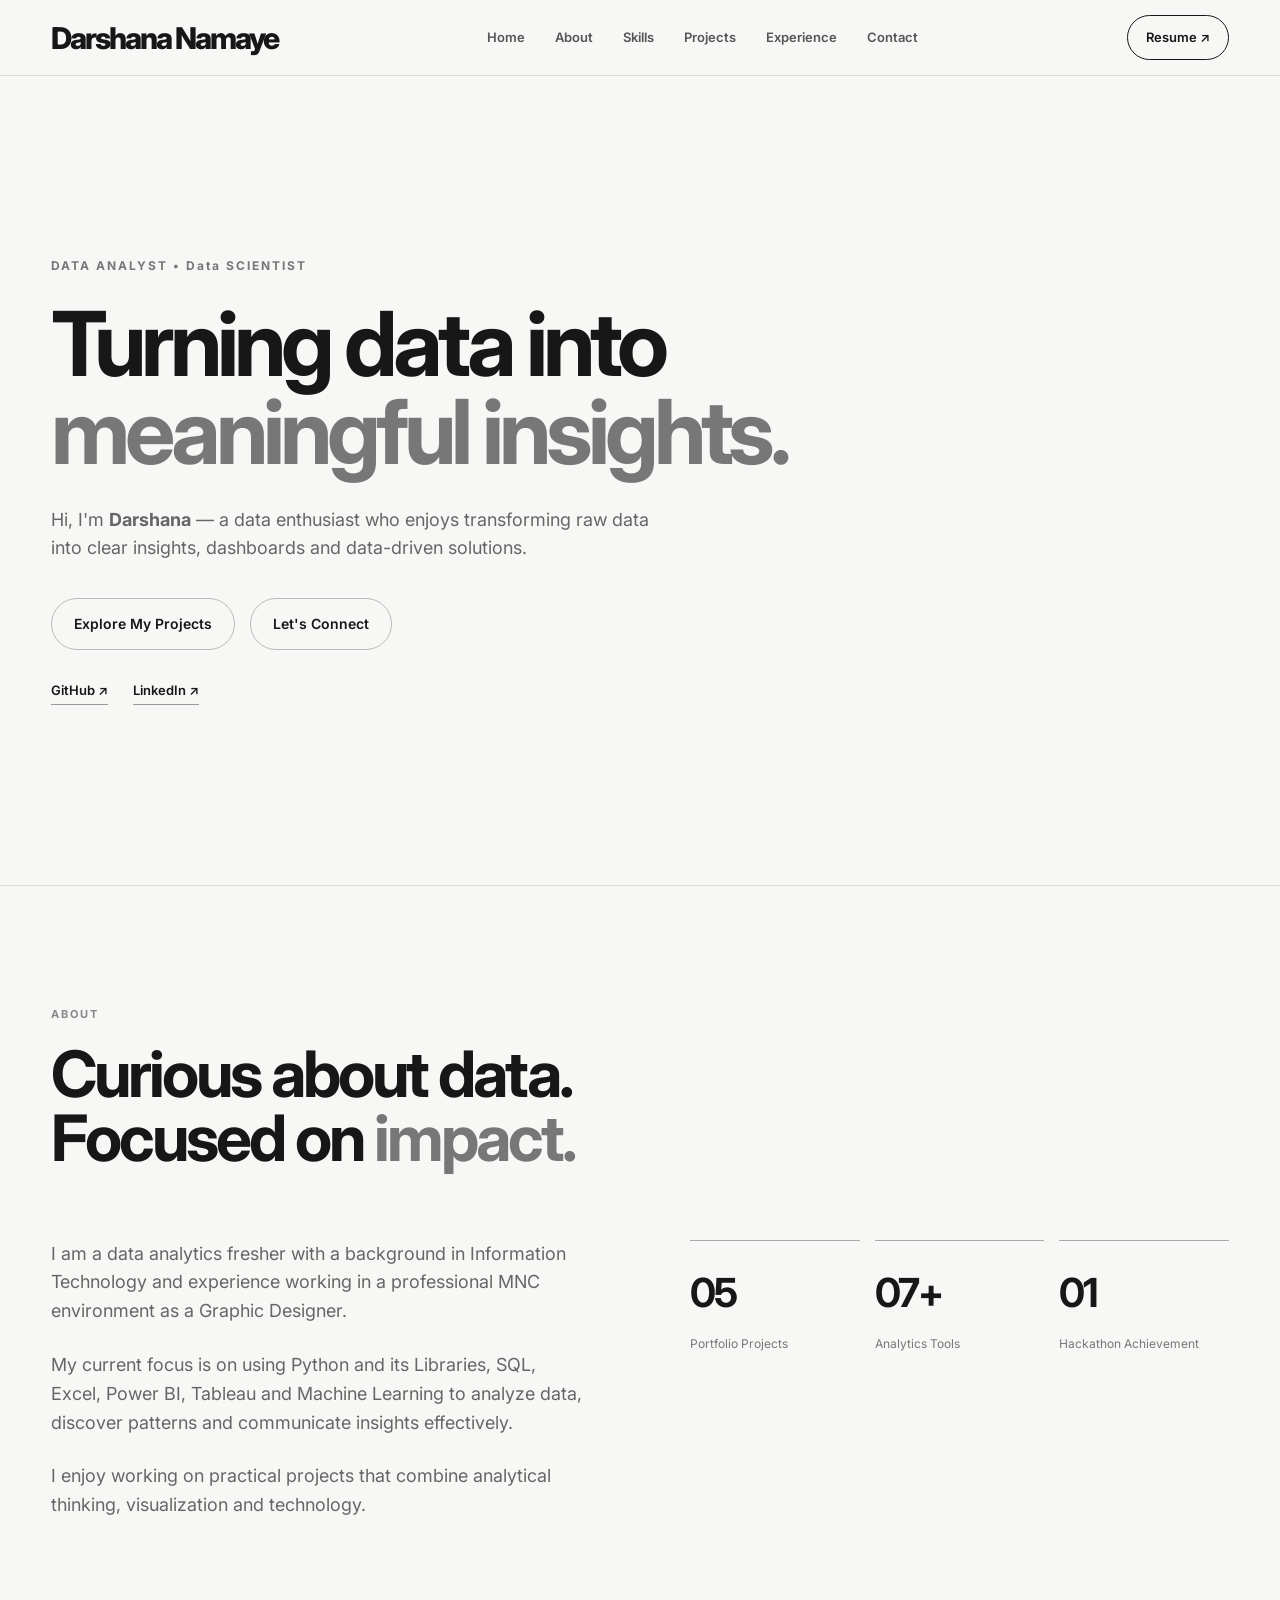
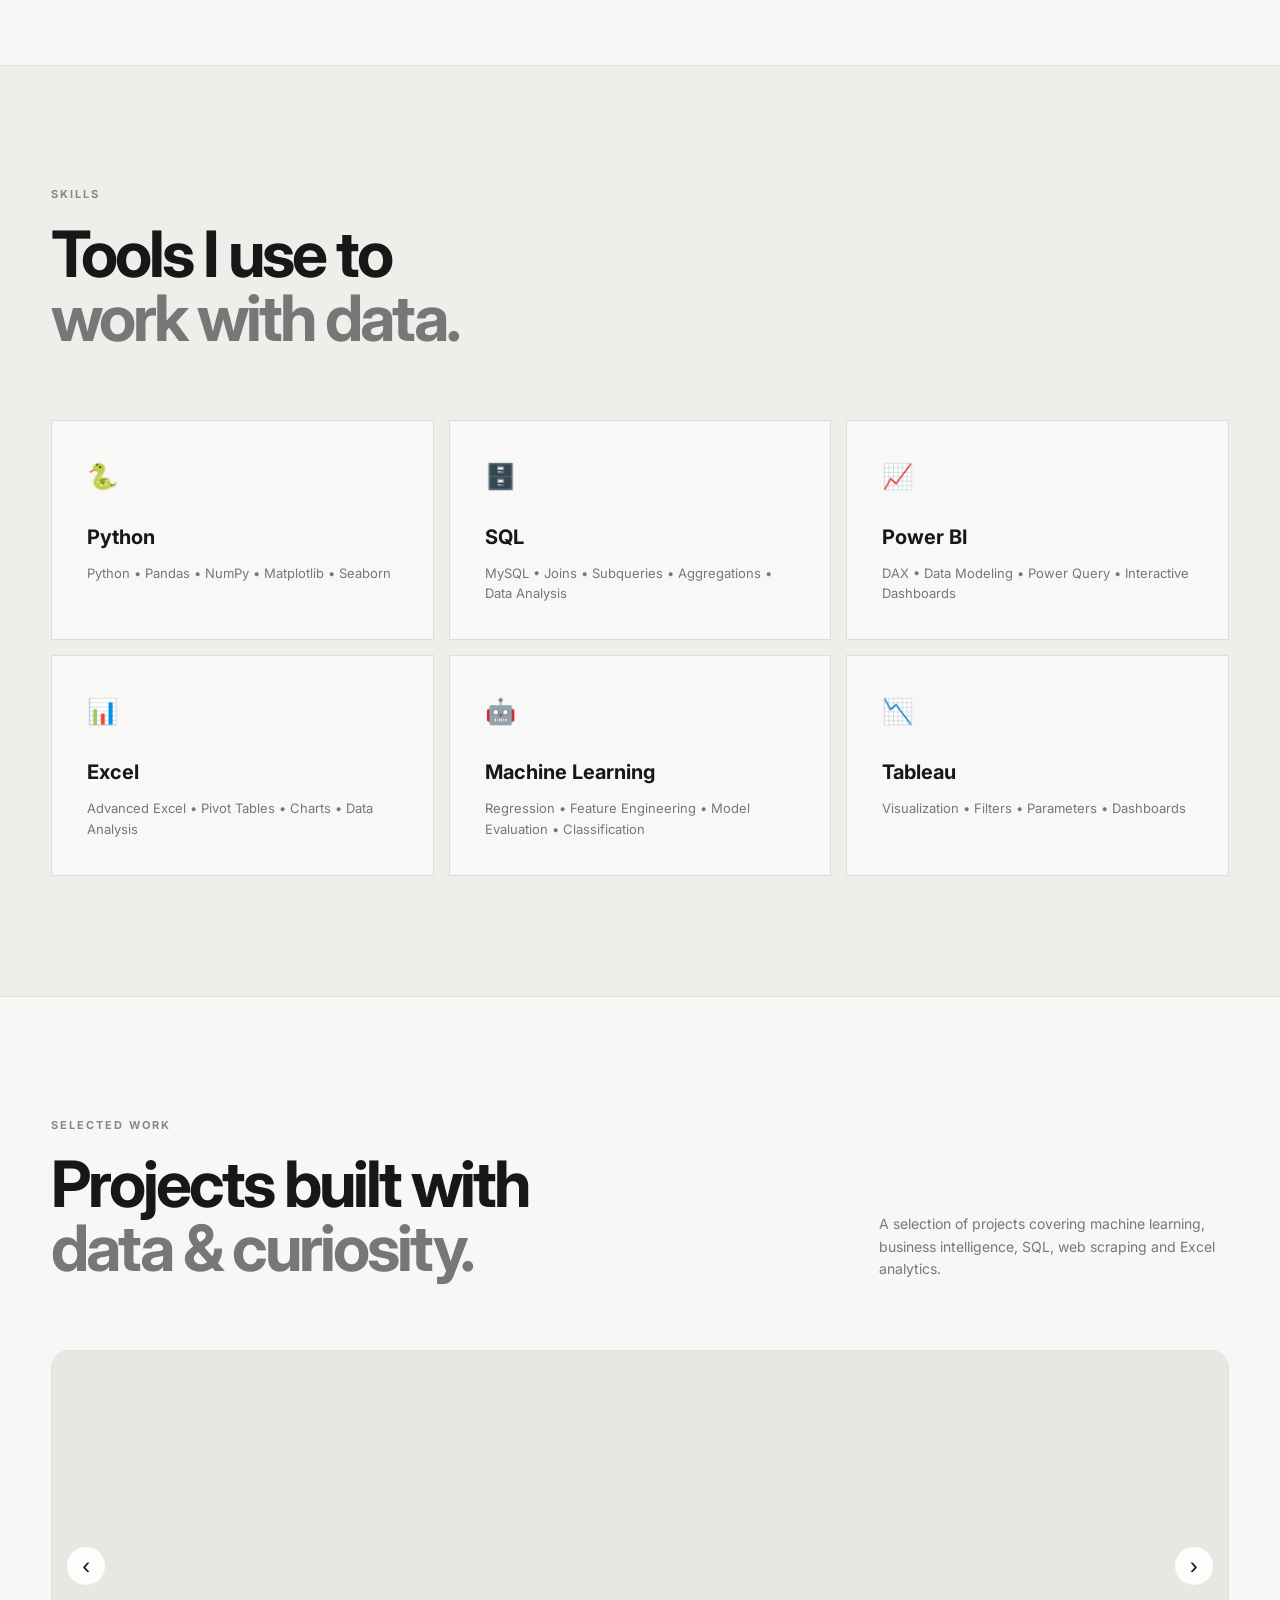
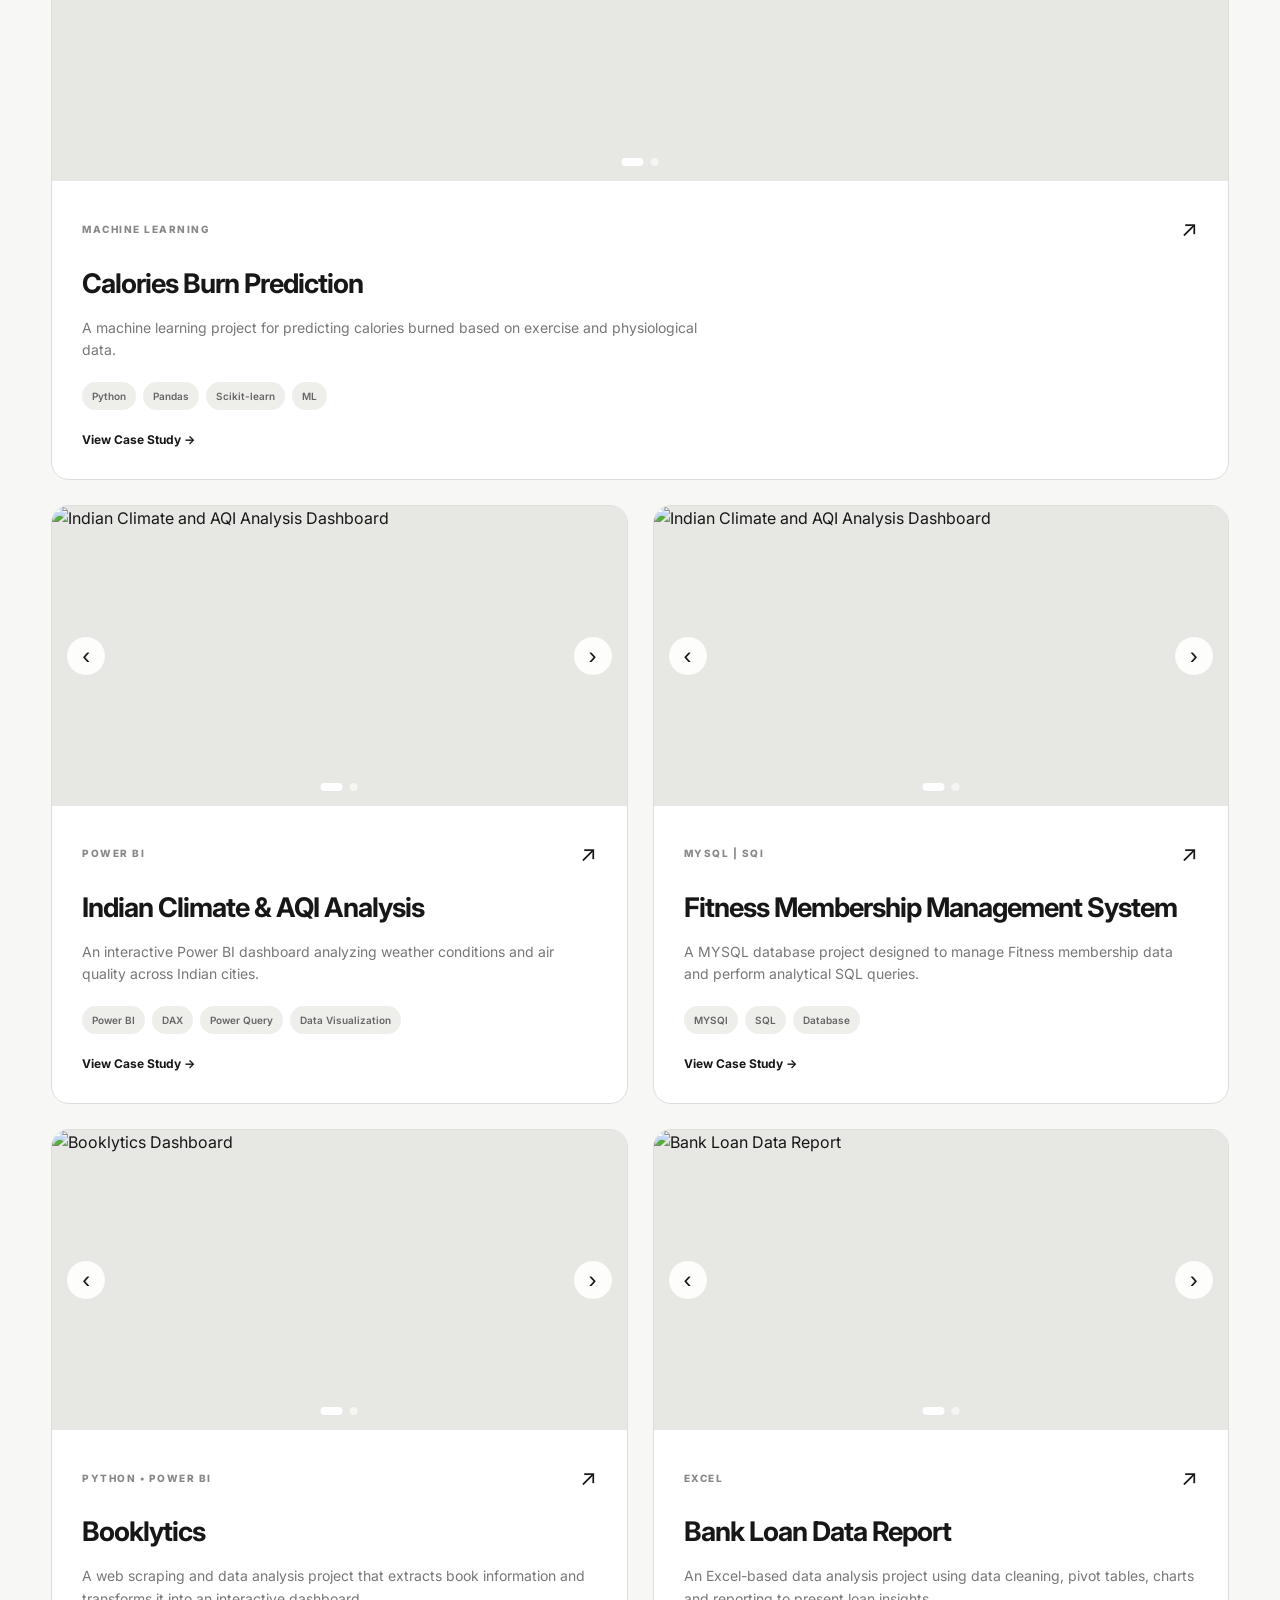
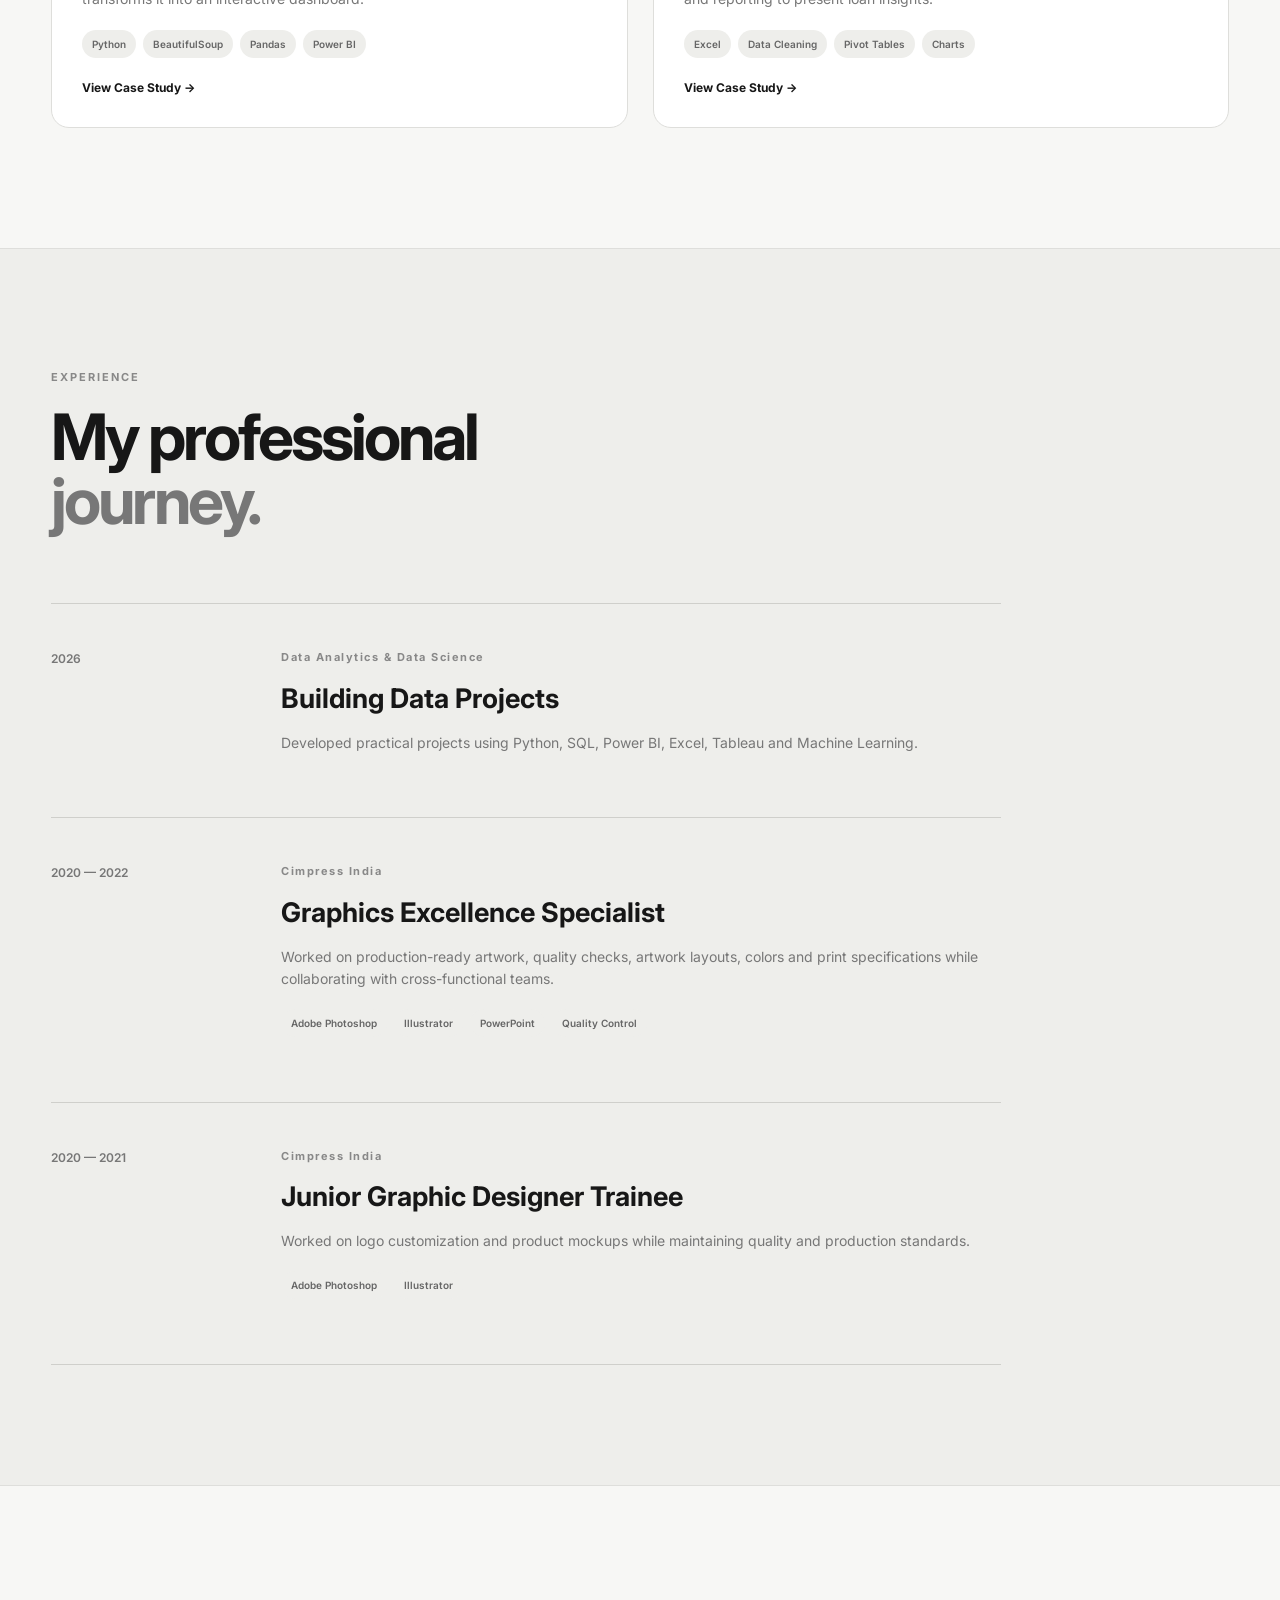
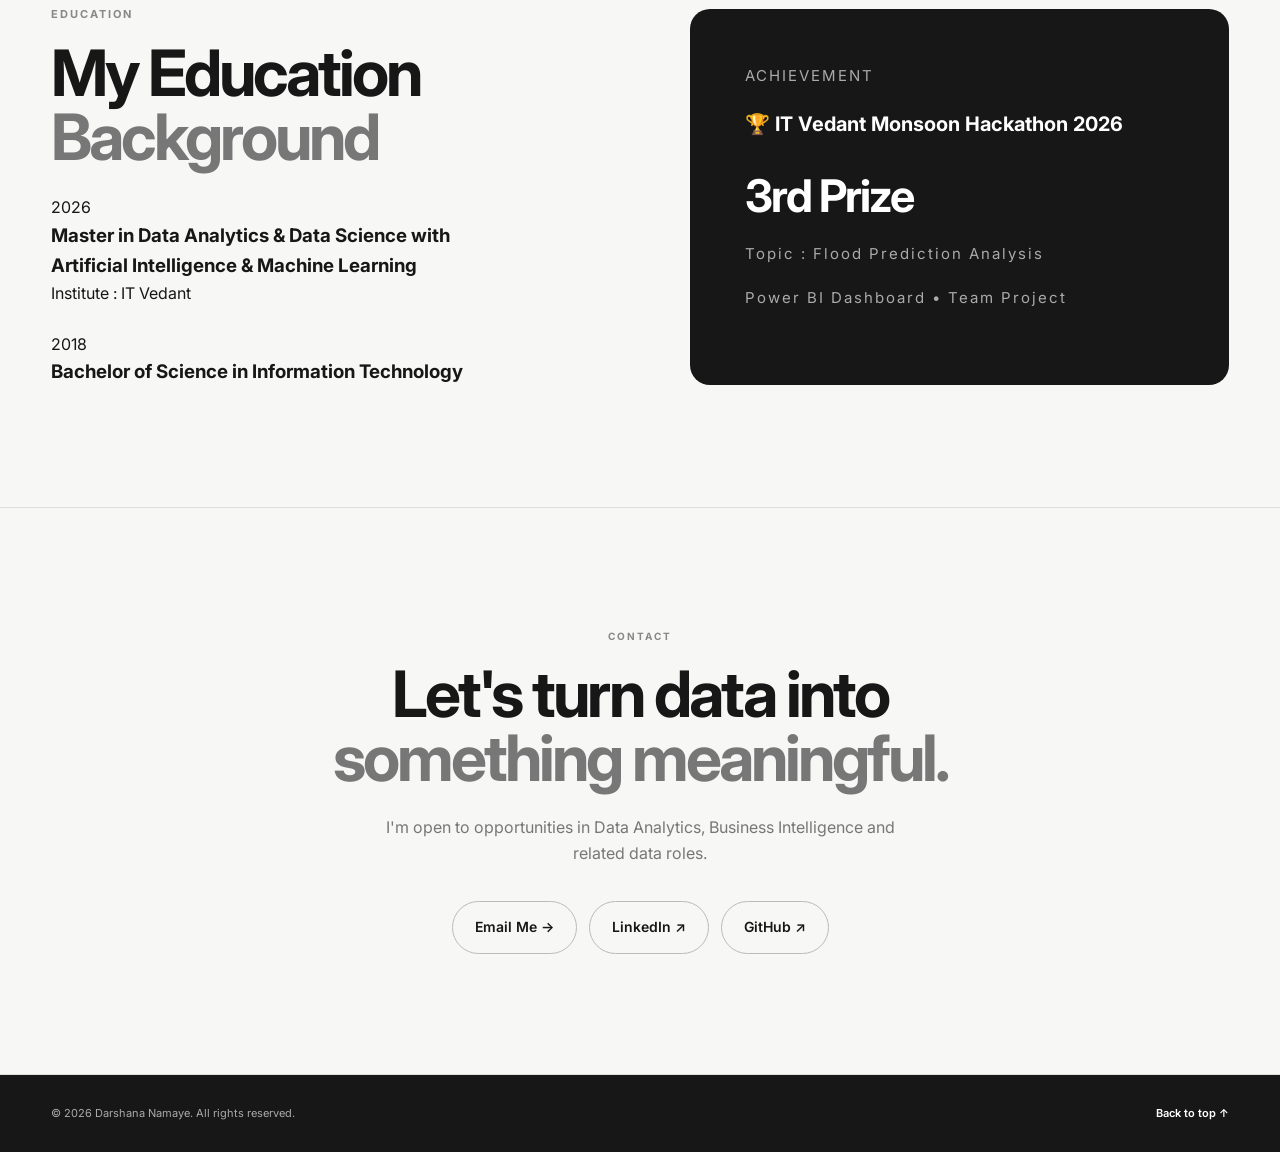
==== index.html @ a07939c3 "Add files via upload" ====
<!DOCTYPE html>
<html lang="en">
<head>
    <meta charset="UTF-8">

    <meta name="viewport" content="width=device-width, initial-scale=1.0">

    <meta name="description"
          content="Darshana - Data Analyst Portfolio | Python, SQL, Power BI, Excel and Machine Learning">

    <title>Darshana | Data Analyst Portfolio</title>

    <link rel="stylesheet" href="style.css">

    <!-- Google Font -->
    <link rel="preconnect" href="https://fonts.googleapis.com">
    <link rel="preconnect" href="https://fonts.gstatic.com" crossorigin>

    <link href="https://fonts.googleapis.com/css2?family=Inter:wght@400;500;600;700;800&display=swap"
          rel="stylesheet">
</head>
<script>
function changeProjectImage(button, direction) {

    const slider = button.closest(".project-image-slider");

    const images = slider.querySelectorAll(".project-slider-image");
    const dots = slider.querySelectorAll(".image-dot");

    let currentIndex = 0;

    images.forEach(function(image, index) {
        if (image.classList.contains("active")) {
            currentIndex = index;
        }
    });

    currentIndex += direction;

    if (currentIndex >= images.length) {
        currentIndex = 0;
    }

    if (currentIndex < 0) {
        currentIndex = images.length - 1;
    }

    images.forEach(function(image) {
        image.classList.remove("active");
    });

    dots.forEach(function(dot) {
        dot.classList.remove("active");
    });

    images[currentIndex].classList.add("active");
    dots[currentIndex].classList.add("active");
}
</script>
<body>

<!-- =========================
     NAVIGATION
========================= -->

<header class="navbar">

    <div class="nav-container">

        <a href="#home" class="logo">
            Darshana Namaye
        </a>

        <nav>
            <a href="#home">Home</a>
            <a href="#about">About</a>
            <a href="#skills">Skills</a>
            <a href="#projects">Projects</a>
            <a href="#experience">Experience</a>
            <a href="#contact">Contact</a>
        </nav>

        <a href="resume.pdf" class="resume-btn" target="_blank">
            Resume ↗
        </a>

    </div>

</header>


<!-- =========================
     HERO SECTION
========================= -->

<section id="home" class="hero">

    <div class="hero-container">

        <div class="hero-text">

            <p class="eyebrow">
                DATA ANALYST • Data SCIENTIST
            </p>

            <h1>
                Turning data into 
                <span>meaningful insights.</span>
            </h1>

            <p class="hero-description">

                Hi, I'm <strong>Darshana</strong> — a data enthusiast who enjoys
                transforming raw data into clear insights, dashboards and
                data-driven solutions.

            </p>

            <div class="hero-buttons">

                <a href="#projects" class="primary-btn">
                    Explore My Projects
                </a>

                <a href="#contact" class="secondary-btn">
                    Let's Connect
                </a>

            </div>

            <div class="hero-links">

                <a href="https://github.com/namayedarshana?tab=repositories"
                   target="_blank">
                    GitHub ↗
                </a>

                <a href="https://www.linkedin.com/in/darshananamaye/"
                   target="_blank">
                    LinkedIn ↗
                </a>

            </div>

        </div>


        

    </div>

</section>


<!-- =========================
     ABOUT SECTION
========================= -->

<section id="about" class="section about">

    <div class="section-container">

        <div class="section-heading">

            <p class="section-number">ABOUT</p>

            <h2>
                Curious about data.<br>
                Focused on <span>impact.</span>
            </h2>

        </div>


        <div class="about-content">

            <div class="about-text">

                <p>
                    I am a data analytics fresher with a background in
                    Information Technology and experience working in a
                    professional MNC environment as a Graphic Designer.
                </p>

                <p>
                    My current focus is on using Python and its Libraries, SQL, Excel, Power BI,
                    Tableau and Machine Learning to analyze data, discover
                    patterns and communicate insights effectively.
                </p>

                <p>
                    I enjoy working on practical projects that combine
                    analytical thinking, visualization and technology.
                </p>

            </div>


            <div class="about-stats">

                <div class="stat-card">
                    <strong>05</strong>
                    <span>Portfolio Projects</span>
                </div>

                <div class="stat-card">
                    <strong>07+</strong>
                    <span>Analytics Tools</span>
                </div>

                <div class="stat-card">
                    <strong>01</strong>
                    <span>Hackathon Achievement</span>
                </div>

            </div>

        </div>

    </div>

</section>


<!-- =========================
     SKILLS
========================= -->

<section id="skills" class="section skills-section">

    <div class="section-container">

        <div class="section-heading">
            <p class="section-number">SKILLS</p>

            <h2>
                Tools I use to<br>
                <span>work with data.</span>
            </h2>

        </div>


        <div class="skills-grid">

            <div class="skill-card">

                <div class="skill-icon">🐍</div>

                <h3>Python</h3>

                <p>
                    Python • Pandas • NumPy • Matplotlib • Seaborn
                </p>

            </div>


            <div class="skill-card">

                <div class="skill-icon">🗄️</div>

                <h3>SQL</h3>

                <p>
                    MySQL • Joins • Subqueries • Aggregations • Data Analysis
                </p>

            </div>


            <div class="skill-card">

                <div class="skill-icon">📈</div>

                <h3>Power BI</h3>

                <p>
                    DAX • Data Modeling • Power Query • Interactive Dashboards
                </p>

            </div>


            <div class="skill-card">

                <div class="skill-icon">📊</div>

                <h3>Excel</h3>

                <p>
                    Advanced Excel • Pivot Tables • Charts • Data Analysis
                </p>

            </div>


            <div class="skill-card">

                <div class="skill-icon">🤖</div>

                <h3>Machine Learning</h3>

                <p>
                    Regression • Feature Engineering • Model Evaluation • Classification
                </p>

            </div>


            <div class="skill-card">

                <div class="skill-icon">📉</div>

                <h3>Tableau</h3>

                <p>
                    Visualization • Filters • Parameters • Dashboards
                </p>

            </div>

        </div>

    </div>

</section>


<!-- =========================
     PROJECTS
========================= -->

<section id="projects" class="section projects-section">

    <div class="section-container">

        <div class="section-heading project-heading">

            <div>

                <p class="section-number">SELECTED WORK</p>

                <h2>
                    Projects built with<br>
                    <span>data & curiosity.</span>
                </h2>

            </div>

            <p class="project-intro">
                A selection of projects covering machine learning,
                business intelligence, SQL, web scraping and Excel analytics.
            </p>

        </div>


        <div class="projects-grid">
            <!--Project 1-->
            <a href="projects/calories-burn.html"
   class="project-card project-featured">

    <div class="project-image">

        <div class="project-image-slider">

            <!--<img src="D:\MY Portfolio\images\calories\homePage.png"
                 alt="Calories Burn Prediction Dashboard"
                 class="project-slider-image active">
        -->
            <img src="images/calories/prediction.png"
                 alt="Calories Burn Prediction Model Output"
                 class="project-slider-image">

            <button type="button"
                    class="image-prev"
                    onclick="event.preventDefault(); event.stopPropagation(); changeProjectImage(this, -1)">
                ‹
            </button>

            <button type="button"
                    class="image-next"
                    onclick="event.preventDefault(); event.stopPropagation(); changeProjectImage(this, 1)">
                ›
            </button>

            <div class="image-dots">
                <span class="image-dot active"></span>
                <span class="image-dot"></span>
            </div>

        </div>

    </div>

    <div class="project-content">

        <div class="project-top">

            <span class="project-category">
                MACHINE LEARNING
            </span>

            <span class="arrow">
                ↗
            </span>

        </div>

        <h3>
            Calories Burn Prediction
        </h3>

        <p>
            A machine learning project for predicting calories
            burned based on exercise and physiological data.
        </p>

        <div class="tags">
            <span>Python</span>
            <span>Pandas</span>
            <span>Scikit-learn</span>
            <span>ML</span>
        </div>

        <div class="case-study">
            View Case Study →
        </div>

    </div>

</a>
  


            <!-- PROJECT 2 -->

<a href="projects/climate-aqi.html" class="project-card">

    <div class="project-image">
        <div class="project-image-slider">

            <img src="images\climate\weather.png"
                 alt="Indian Climate and AQI Analysis Dashboard"
                 class="project-slider-image active">

            <img src="images\climate\AQI.png"
                 alt="Indian Climate and AQI Analysis Dashboard"
                 class="project-slider-image">

            <button type="button"
                    class="image-prev"
                    onclick="event.preventDefault(); event.stopPropagation(); changeProjectImage(this, -1)">
                ‹
            </button>

            <button type="button"
                    class="image-next"
                    onclick="event.preventDefault(); event.stopPropagation(); changeProjectImage(this, 1)">
                ›
            </button>

            <div class="image-dots">

                <span class="image-dot active"
                      onclick="event.preventDefault(); event.stopPropagation(); changeProjectImageTo(this, 0)">
                </span>

                <span class="image-dot"
                      onclick="event.preventDefault(); event.stopPropagation(); changeProjectImageTo(this, 1)">
                </span>

            </div>

        </div>
    </div>

    <div class="project-content">

        <div class="project-top">
            <span class="project-category">POWER BI</span>
            <span class="arrow">↗</span>
        </div>

        <h3>Indian Climate & AQI Analysis</h3>

        <p>
            An interactive Power BI dashboard analyzing weather
            conditions and air quality across Indian cities.
        </p>

        <div class="tags">
            <span>Power BI</span>
            <span>DAX</span>
            <span>Power Query</span>
            <span>Data Visualization</span>
        </div>

        <div class="case-study">
            View Case Study →
        </div>

    </div>

</a>


            <!-- PROJECT 3 -->

            <a href="projects/fitness-membership.html" class="project-card">

    <div class="project-image">
        <div class="project-image-slider">

            <img src="images\fitness\1stpage.png"
                 alt="Indian Climate and AQI Analysis Dashboard"
                 class="project-slider-image active">

            <img src="images\fitness\ER.png"
                 alt="Indian Climate and AQI Analysis Dashboard"
                 class="project-slider-image">

            <button type="button"
                    class="image-prev"
                    onclick="event.preventDefault(); event.stopPropagation(); changeProjectImage(this, -1)">
                ‹
            </button>

            <button type="button"
                    class="image-next"
                    onclick="event.preventDefault(); event.stopPropagation(); changeProjectImage(this, 1)">
                ›
            </button>

            <div class="image-dots">

                <span class="image-dot active"
                      onclick="event.preventDefault(); event.stopPropagation(); changeProjectImageTo(this, 0)">
                </span>

                <span class="image-dot"
                      onclick="event.preventDefault(); event.stopPropagation(); changeProjectImageTo(this, 1)">
                </span>

            </div>

        </div>
    </div>

    <div class="project-content">

        <div class="project-top">
            <span class="project-category">MYSQL | SQl</span>
            <span class="arrow">↗</span>
        </div>

        <h3>Fitness Membership Management System</h3>

        <p>
            A MYSQL database project designed to manage Fitness
            membership data and perform analytical SQL queries.
        </p>

        <div class="tags">
            <span>MYSQl</span>
            <span>SQL</span>
            <span>Database</span>
        </div>

        <div class="case-study">
            View Case Study →
        </div>

    </div>

</a>


            <!-- PROJECT 4 -->

<a href="projects/booklytics.html" class="project-card">

    <div class="project-image">
        <div class="project-image-slider">

            <img src="images\booklytics\homepage.png"
                 alt="Booklytics Dashboard"
                 class="project-slider-image active">

            <img src="images\booklytics\dashboard.png"
                 alt="Booklytics Web Scraping Analysis"
                 class="project-slider-image">

            <button type="button"
                    class="image-prev"
                    onclick="event.preventDefault(); event.stopPropagation(); changeProjectImage(this, -1)">
                ‹
            </button>

            <button type="button"
                    class="image-next"
                    onclick="event.preventDefault(); event.stopPropagation(); changeProjectImage(this, 1)">
                ›
            </button>

            <div class="image-dots">

                <span class="image-dot active"
                      onclick="event.preventDefault(); event.stopPropagation(); changeProjectImageTo(this, 0)">
                </span>

                <span class="image-dot"
                      onclick="event.preventDefault(); event.stopPropagation(); changeProjectImageTo(this, 1)">
                </span>

            </div>

        </div>
    </div>

    <div class="project-content">

        <div class="project-top">
            <span class="project-category">PYTHON • POWER BI</span>
            <span class="arrow">↗</span>
        </div>

        <h3>Booklytics</h3>

        <p>
            A web scraping and data analysis project that extracts
            book information and transforms it into an interactive dashboard.
        </p>

        <div class="tags">
            <span>Python</span>
            <span>BeautifulSoup</span>
            <span>Pandas</span>
            <span>Power BI</span>
        </div>

        <div class="case-study">
            View Case Study →
        </div>

    </div>

</a>


            <!-- PROJECT 5 -->

<a href="projects/bank-loan.html" class="project-card">

    <div class="project-image">
        <div class="project-image-slider">

            <img src="images\bank_loan\dashboard.png"
                 alt="Bank Loan Data Report"
                 class="project-slider-image active">

            <img src="images\bank_loan\data.png"
                 alt="Bank Loan Data Analysis"
                 class="project-slider-image">

            <button type="button"
                    class="image-prev"
                    onclick="event.preventDefault(); event.stopPropagation(); changeProjectImage(this, -1)">
                ‹
            </button>

            <button type="button"
                    class="image-next"
                    onclick="event.preventDefault(); event.stopPropagation(); changeProjectImage(this, 1)">
                ›
            </button>

            <div class="image-dots">

                <span class="image-dot active"
                      onclick="event.preventDefault(); event.stopPropagation(); changeProjectImageTo(this, 0)">
                </span>

                <span class="image-dot"
                      onclick="event.preventDefault(); event.stopPropagation(); changeProjectImageTo(this, 1)">
                </span>

            </div>

        </div>
    </div>

    <div class="project-content">

        <div class="project-top">
            <span class="project-category">EXCEL</span>
            <span class="arrow">↗</span>
        </div>

        <h3>Bank Loan Data Report</h3>

        <p>
            An Excel-based data analysis project using data cleaning,
            pivot tables, charts and reporting to present loan insights.
        </p>

        <div class="tags">
            <span>Excel</span>
            <span>Data Cleaning</span>
            <span>Pivot Tables</span>
            <span>Charts</span>
        </div>

        <div class="case-study">
            View Case Study →
        </div>

    </div>

</a>
</div>
</div>
</section>


<!-- =========================
     EXPERIENCE
========================= -->


<section id="experience" class="section experience-section">

    <div class="section-container">

        <div class="section-heading">

            <p class="section-number">EXPERIENCE</p>

            <h2>
                My professional<br>
                <span>journey.</span>
            </h2>

        </div>


        <div class="timeline">


            <!-- 2026 -->

            <div class="timeline-item">

                <div class="timeline-date">
                    2026
                </div>

                <div class="timeline-content">

                    <p class="timeline-company">
                        Data Analytics & Data Science
                    </p>

                    <h3>
                        Building Data Projects
                    </h3>

                    <p>
                        Developed practical projects using Python, SQL,
                        Power BI, Excel, Tableau and Machine Learning.
                    </p>

                </div>

            </div>


            <!-- 2020 — 2022 -->

            <div class="timeline-item">

                <div class="timeline-date">
                    2020 — 2022
                </div>

                <div class="timeline-content">

                    <p class="timeline-company">
                        Cimpress India
                    </p>

                    <h3>
                        Graphics Excellence Specialist
                    </h3>

                    <p>
                        Worked on production-ready artwork, quality checks,
                        artwork layouts, colors and print specifications
                        while collaborating with cross-functional teams.
                    </p>

                    <div class="tags">
                        <span>Adobe Photoshop</span>
                        <span>Illustrator</span>
                        <span>PowerPoint</span>
                        <span>Quality Control</span>
                    </div>

                </div>

            </div>


            <!-- 2020 — 2021 -->

            <div class="timeline-item">

                <div class="timeline-date">
                    2020 — 2021
                </div>

                <div class="timeline-content">

                    <p class="timeline-company">
                        Cimpress India
                    </p>

                    <h3>
                        Junior Graphic Designer Trainee
                    </h3>

                    <p>
                        Worked on logo customization and product mockups
                        while maintaining quality and production standards.
                    </p>
                    <div class="tags">
                        <span>Adobe Photoshop</span>
                        <span>Illustrator</span>
                    </div>

                </div>

            </div>


        </div>

    </div>

</section>




<!-- =========================
     EDUCATION / ACHIEVEMENT
========================= -->


<section class="section achievement-section">

    <div class="section-container">

        <div class="achievement-grid">

            <!-- EDUCATION -->
            <div class="education-area">
                <p class="section-number">EDUCATION</p>

               

                <h2>
                    My Education<br>
                    <span>Background</span>
                </h2>

                <div class="education-item">
                    
                    <span class="education-year"><br>2026</span>

                    <div>
                        <h3>Master in Data Analytics & Data Science with<br>Artificial Intelligence & Machine Learning</h3>
                        <p>Institute : IT Vedant</p>
                    </div>
                </div>

                <div class="education-item">
                    <span class="education-year"><br>2018</span>

                    <div>
                        <h3>Bachelor of Science in Information Technology</h3>
                        
                    </div>
                </div>

            </div>


            <!-- ACHIEVEMENT -->
          
<div class="achievement-box">

    <p>ACHIEVEMENT</p>

    <h3>🏆 IT Vedant Monsoon Hackathon 2026</h3>

    <strong>3rd Prize</strong>

    <p class="achievement-project">
        Topic : Flood Prediction Analysis
    </p>

    <p class="achievement-role">
        Power BI Dashboard • Team Project
    </p>

</div>



        </div>

    </div>

</section>







<!-- =========================
     CONTACT
========================= -->

<section id="contact" class="section contact-section">

    <div class="section-container">

        <p class="section-number">
            CONTACT
        </p>

        <h2>
            Let's turn data into<br>
            <span>something meaningful.</span>
        </h2>

        <p class="contact-description">

            I'm open to opportunities in Data Analytics, Business Intelligence
            and related data roles.

        </p>


        <div class="contact-buttons">

           <a href="https://mail.google.com/mail/?view=cm&fs=1&to=darshananamaye2@gmail.com"
   class="primary-btn"
   target="_blank">
    Email Me →
</a>

            <a href="https://www.linkedin.com/in/darshananamaye/"
               target="_blank"
               class="secondary-btn">
                LinkedIn ↗
            </a>

            <a href="https://github.com/namayedarshana?tab=repositories"
               target="_blank"
               class="secondary-btn">
                GitHub ↗
            </a>

        </div>

    </div>

</section>


<!-- =========================
     FOOTER
========================= -->

<footer>

    <div class="footer-container">

        <p>
            © 2026 Darshana Namaye. All rights reserved.
        </p>

        <div>

            <a href="#home">
                Back to top ↑
            </a>

        </div>

    </div>

</footer>


</body>
</html>
---- style.css ----
/* =========================================
   GLOBAL
========================================= */

* {
    margin: 0;
    padding: 0;
    box-sizing: border-box;
}

html {
    scroll-behavior: smooth;
}

body {
    font-family: "Inter", sans-serif;
    background: #f7f7f5;
    color: #171717;
    line-height: 1.6;
}

a {
    text-decoration: none;
    color: inherit;
}

img {
    max-width: 100%;
    display: block;
}


/* =========================================
   NAVBAR
========================================= */

.navbar {
    position: sticky;
    top: 0;
    z-index: 1000;

    background: rgba(247, 247, 245, 0.92);

    backdrop-filter: blur(12px);

    border-bottom: 1px solid #dededb;
}

.nav-container {
    width: min(1200px, 92%);
    margin: auto;

    height: 75px;

    display: flex;
    align-items: center;
    justify-content: space-between;
}

.logo {
    font-size: 30px;
    font-weight: 800;
    letter-spacing: -2px;
}

.logo span {
    color: #777;
}

nav {
    display: flex;
    gap: 30px;
}

nav a {
    font-size: 13px;
    font-weight: 600;
    color: #555;

    transition: 0.25s;
}

nav a:hover {
    color: #111;
}

.resume-btn {
    padding: 11px 18px;

    border: 1px solid #171717;
    border-radius: 30px;

    font-size: 13px;
    font-weight: 600;

    transition: 0.25s;
}

.resume-btn:hover {
    background: #171717;
    color: white;
}



/* =========================================
   HERO
========================================= */

.hero {
    min-height: 90vh;

    display: flex;
    align-items: center;

    border-bottom: 1px solid #dededb;
}

.hero-container {
    width: min(1200px, 92%);
    margin: auto;

    display: block;
}
.hero-text {
    max-width : 950px;
}

.eyebrow {
    font-size: 12px;
    font-weight: 700;

    letter-spacing: 2px;

    color: #777;

    margin-bottom: 25px;
}

.hero h1 {
    font-size: clamp(50px, 7vw, 90px);

    line-height: 0.98;

    letter-spacing: -5px;

    max-width: 800px;

    margin-bottom: 30px;
}

.hero h1 span {
    color: #777;
}

.hero-description {
    max-width: 600px;

    font-size: 18px;

    color: #666;

    margin-bottom: 35px;
}

.hero-buttons {
    display: flex;

    gap: 15px;

    flex-wrap: wrap;
}

.primary-btn,
.secondary-btn {
    display: inline-flex;

    align-items: center;
    justify-content: center;

    padding: 14px 22px;

    border-radius: 30px;

    font-size: 14px;
    font-weight: 600;

    transition: 0.25s;
}

.primary-btn {
    border: 1px solid #bbb;
}

.primary-btn:hover {
    background: #171717;
    color: white;
    border-color: #171717;
}

.secondary-btn {
    border: 1px solid #bbb;
}

.secondary-btn:hover {
    background: #171717;
    color: white;
    border-color: #171717;
}

.hero-links {
    margin-top: 30px;

    display: flex;

    gap: 25px;
}

.hero-links a {
    font-size: 13px;
    font-weight: 600;

    border-bottom: 1px solid #999;

    padding-bottom: 3px;
}




/* =========================================
   GENERAL SECTIONS
========================================= */

.section {
    padding: 120px 0;

    border-bottom: 1px solid #dededb;
}

.section-container {
    width: min(1200px, 92%);
    margin: auto;
}

.section-heading {
    margin-bottom: 70px;
}

.section-number {
    font-size: 11px;

    font-weight: 700;

    letter-spacing: 2px;

    color: #888;

    margin-bottom: 18px;
}

.section-heading h2,
.contact-section h2,
.achievement-grid h2 {
    font-size: clamp(40px, 5vw, 65px);

    line-height: 1;

    letter-spacing: -3px;
}

.section-heading h2 span,
.contact-section h2 span,
.achievement-grid h2 span {
    color: #777;
}


/* =========================================
   ABOUT
========================================= */

.about-content {
    display: grid;

    grid-template-columns: 1fr 1fr;

    gap: 100px;
}

.about-text {
    font-size: 18px;

    color: #666;
}

.about-text p {
    margin-bottom: 25px;
}

.about-stats {
    display: grid;

    grid-template-columns: repeat(3, 1fr);

    gap: 15px;

    align-items: start;
}

.stat-card {
    border-top: 1px solid #aaa;

    padding-top: 20px;
}

.stat-card strong {
    display: block;

    font-size: 40px;

    letter-spacing: -2px;

    margin-bottom: 5px;
}

.stat-card span {
    font-size: 12px;

    color: #777;
}


/* =========================================
   SKILLS
========================================= */

.skills-section {
    background: #eeeeeb;
}

.skills-grid {
    display: grid;

    grid-template-columns: repeat(3, 1fr);

    gap: 15px;
}

.skill-card {
    background: #f8f8f6;

    padding: 35px;

    border: 1px solid #ddd;

    min-height: 210px;

    transition: 0.3s;
}

.skill-card:hover {
    transform: translateY(-5px);

    border-color: #999;
}

.skill-icon {
    font-size: 25px;

    margin-bottom: 25px;
}

.skill-card h3 {
    font-size: 20px;

    margin-bottom: 10px;
}

.skill-card p {
    color: #777;

    font-size: 13px;
}


/* =========================================
   PROJECTS
========================================= */

.project-heading {
    display: flex;

    justify-content: space-between;

    align-items: end;

    gap: 50px;
}

.project-intro {
    max-width: 350px;

    color: #777;

    font-size: 14px;
}

.projects-grid {
    display: grid;

    grid-template-columns: repeat(2, 1fr);

    gap: 25px;
}

.project-card {
    background: white;

    border: 1px solid #dededb;

    border-radius: 18px;

    overflow: hidden;

    transition: 0.3s;

    display: block;
}

.project-card:hover {
    transform: translateY(-7px);

    box-shadow: 0 20px 50px rgba(0,0,0,0.08);
}

.project-featured {
    grid-column: span 2;
}

.project-image {
    position: relative;

    height: 300px;

    background: #e7e7e4;

    overflow: hidden;
}

.project-featured .project-image {
    height: 430px;
}

.project-image img {
    width: 100%;
    height: 100%;

    object-fit: cover;

    transition: 0.5s;
}

.project-card:hover .project-image img {
    transform: scale(1.03);
}

.project-number {
    position: absolute;

    top: 20px;
    left: 20px;

    background: rgba(255,255,255,0.9);

    padding: 8px 12px;

    border-radius: 20px;

    font-size: 11px;

    font-weight: 700;
}

.project-content {
    padding: 30px;
}

.project-top {
    display: flex;

    justify-content: space-between;

    align-items: center;

    margin-bottom: 15px;
}

.project-category {
    font-size: 10px;

    font-weight: 800;

    letter-spacing: 1.5px;

    color: #888;
}

.arrow {
    font-size: 22px;
}

.project-content h3 {
    font-size: 27px;

    letter-spacing: -1px;

    margin-bottom: 12px;
}

.project-content p {
    font-size: 14px;

    color: #777;

    max-width: 650px;

    margin-bottom: 20px;
}

.tags {
    display: flex;

    flex-wrap: wrap;

    gap: 7px;

    margin-bottom: 20px;
}

.tags span {
    padding: 6px 10px;

    background: #eeeeeb;

    border-radius: 20px;

    font-size: 10px;

    font-weight: 600;

    color: #666;
}

.case-study {
    font-size: 12px;

    font-weight: 700;
}


/* =========================================
   EXPERIENCE
========================================= */

.experience-section {
    background: #eeeeeb;
}

.timeline {
    max-width: 950px;
}

.timeline-item {
    display: grid;

    grid-template-columns: 180px 1fr;

    gap: 50px;

    padding: 45px 0;

    border-top: 1px solid #cfcfcb;
}

.timeline-item:last-child {
    border-bottom: 1px solid #cfcfcb;
}

.timeline-date {
    font-size: 12px;

    color: #777;

    font-weight: 600;
}

.timeline-company {
    font-size: 11px;

    letter-spacing: 1.5px;

    font-weight: 700;

    color: #888;

    margin-bottom: 10px;
}

.timeline-content h3 {
    font-size: 27px;

    margin-bottom: 12px;
}

.timeline-content > p:not(.timeline-company) {
    color: #777;

    font-size: 14px;

    max-width: 700px;

    margin-bottom: 18px;
}


/* =========================================
   ACHIEVEMENT
========================================= */

.achievement-grid {
    display: grid;

    grid-template-columns: 1fr 1fr;

    gap: 100px;

    align-items: center;
}

.achievement-text {
    margin-top: 30px;

    color: #777;

    font-size: 16px;
}

.achievement-box {
    background: #171717;

    color: white;

    padding: 55px;

    border-radius: 20px;
}

.achievement-box p {
    font-size: 15px;

    letter-spacing: 2px;

    color: #aaa;

    margin-bottom: 20px;
}

.achievement-box h3 {
    font-size: 20px;

    margin-bottom: 20px;
}

.achievement-box strong {
    display: block;

    font-size: 45px;

    letter-spacing: -2px;

    margin-bottom: 10px;
}

.achievement-box span {
    color: #aaa;

    font-size: 13px;
}



/* =========================================
   CONTACT
========================================= */

.contact-section {
    text-align: center;
}

.contact-section .section-number {
    text-align: center;
    font-size: 10px;
}

.contact-section h2 {
    margin-bottom: 25px;
}

.contact-description {
    max-width: 550px;

    margin: auto;

    color: #777;

    font-size: 16px;
}

.contact-buttons {
    margin-top: 35px;

    display: flex;

    justify-content: center;

    gap: 12px;

    flex-wrap: wrap;
}


/* =========================================
   FOOTER
========================================= */

footer {
    padding: 30px 0;

    background: #171717;

    color: #aaa;
}

.footer-container {
    width: min(1200px, 92%);
    margin: auto;

    display: flex;

    justify-content: space-between;

    align-items: center;

    font-size: 11px;
}

.footer-container a {
    color: white;

    font-weight: 600;
}


/* =========================================
   RESPONSIVE TABLET
========================================= */

@media (max-width: 900px) {

    nav {
        display: none;
    }

    .hero-container {
        grid-template-columns: 1fr;

        padding: 70px 0;
    }

    .hero-image {
        margin: 30px auto 0;
    }

    .about-content {
        grid-template-columns: 1fr;

        gap: 50px;
    }

    .skills-grid {
        grid-template-columns: repeat(2, 1fr);
    }

    .project-heading {
        display: block;
    }

    .project-intro {
        margin-top: 25px;
    }

    .achievement-grid {
        grid-template-columns: 1fr;

        gap: 50px;
    }

}


/* =========================================
   RESPONSIVE MOBILE
========================================= */

@media (max-width: 600px) {

    .nav-container {
        height: 65px;
    }

    .resume-btn {
        padding: 9px 13px;
    }

    .hero {
        min-height: auto;
    }

    .hero-container {
        padding: 70px 0;
    }

    .hero h1 {
        font-size: 52px;

        letter-spacing: -3px;
    }

    .hero-description {
        font-size: 16px;
    }

    .hero-image {
        width: 85%;
    }

    .section {
        padding: 80px 0;
    }

    .section-heading {
        margin-bottom: 45px;
    }

    .section-heading h2,
    .contact-section h2,
    .achievement-grid h2 {
        font-size: 42px;

        letter-spacing: -2px;
    }

    .about-stats {
        grid-template-columns: 1fr;

        gap: 25px;
    }

    .skills-grid {
        grid-template-columns: 1fr;
    }

    .projects-grid {
        grid-template-columns: 1fr;
    }

    .project-featured {
        grid-column: span 1;
    }

    .project-image,
    .project-featured .project-image {
        height: 240px;
    }

    .project-content {
        padding: 23px;
    }

    .project-content h3 {
        font-size: 23px;
    }

    .timeline-item {
        grid-template-columns: 1fr;

        gap: 15px;
    }

    .achievement-box {
        padding: 35px;
    }

    .achievement-box strong {
        font-size: 38px;
    }

    .footer-container {
        flex-direction: column;

        gap: 15px;

        text-align: center;
    }

}

/* =========================================
   PROJECT IMAGE SLIDER
========================================= */

.project-image-slider {
    position: relative;
    height: 300px;
    background: #e7e7e4;
    overflow: hidden;
}

.project-slider-image {
    width: 100%;
    height: 100%;
    object-fit: cover;
    display: none;
}

.project-slider-image.active {
    display: block;
}

/* Previous / Next buttons */

.image-prev,
.image-next {
    position: absolute;
    top: 50%;
    transform: translateY(-50%);
    width: 38px;
    height: 38px;
    border: none;
    border-radius: 50%;
    background: rgba(255, 255, 255, 0.9);
    color: #171717;
    font-size: 24px;
    cursor: pointer;
    display: flex;
    align-items: center;
    justify-content: center;
    transition: 0.25s;
}

.image-prev {
    left: 15px;
}

.image-next {
    right: 15px;
}

.image-prev:hover,
.image-next:hover {
    background: #171717;
    color: white;
}

/* Dots */

.image-dots {
    position: absolute;
    bottom: 15px;
    left: 50%;
    transform: translateX(-50%);
    display: flex;
    gap: 7px;
}

.image-dot {
    width: 8px;
    height: 8px;
    border-radius: 50%;
    background: white;
    opacity: 0.6;
    cursor: pointer;
}

.image-dot.active {
    width: 22px;
    border-radius: 10px;
    opacity: 1;
}

/* Mobile */

@media (max-width: 600px) {
    .project-image-slider {
        height: 240px;
    }

    .image-prev,
    .image-next {
        width: 34px;
        height: 34px;
        font-size: 20px;
    }
}

/* =========================
   PROJECT IMAGE FIX
========================= */

.project-image {
    position: relative;
    width: 100%;
    height: 300px;
    overflow: hidden;
}

.project-featured .project-image {
    height: 430px !important;
}

.project-image-slider {
    position: relative;
    width: 100%;
    height: 100%;
    overflow: hidden;
}

.project-slider-image {
    width: 100%;
    height: 100%;
    object-fit: contain;
    display: none;
    background: #e7e7e4;
}

.project-slider-image.active {
    display: block;
}
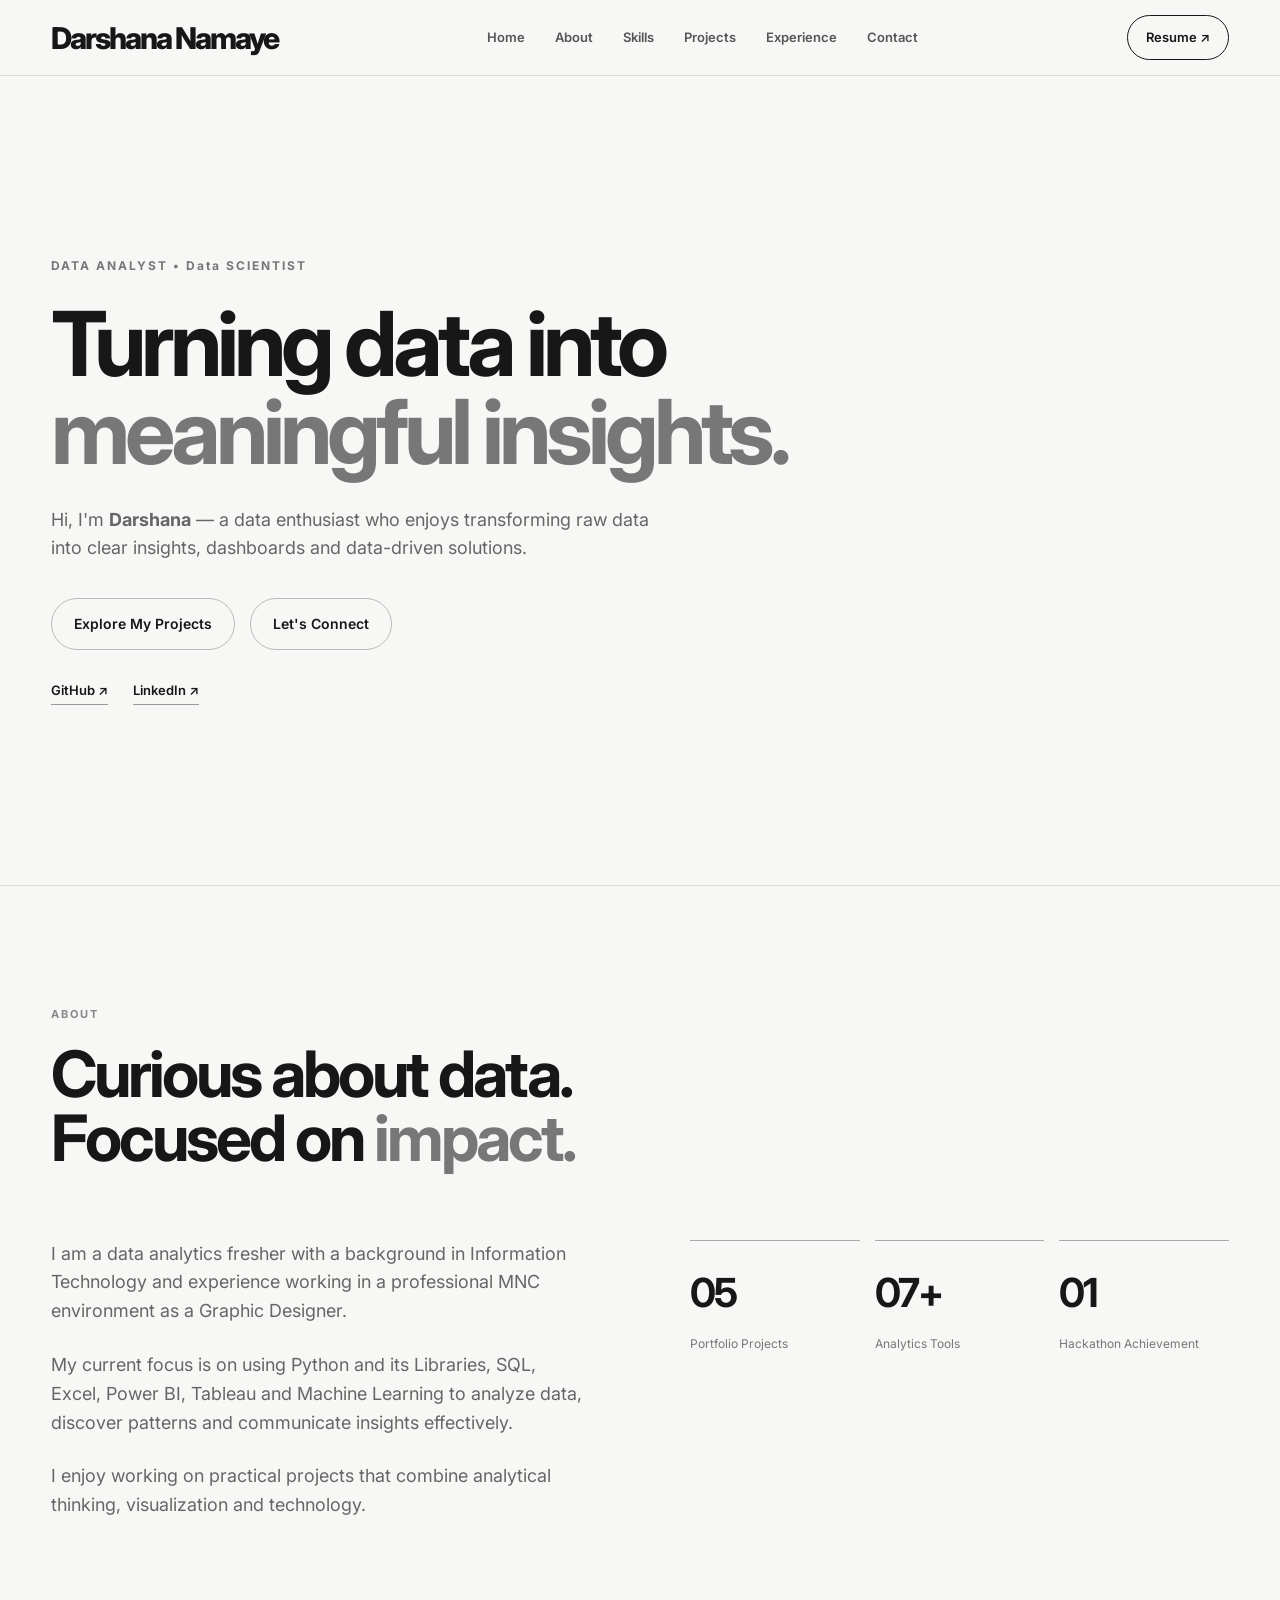
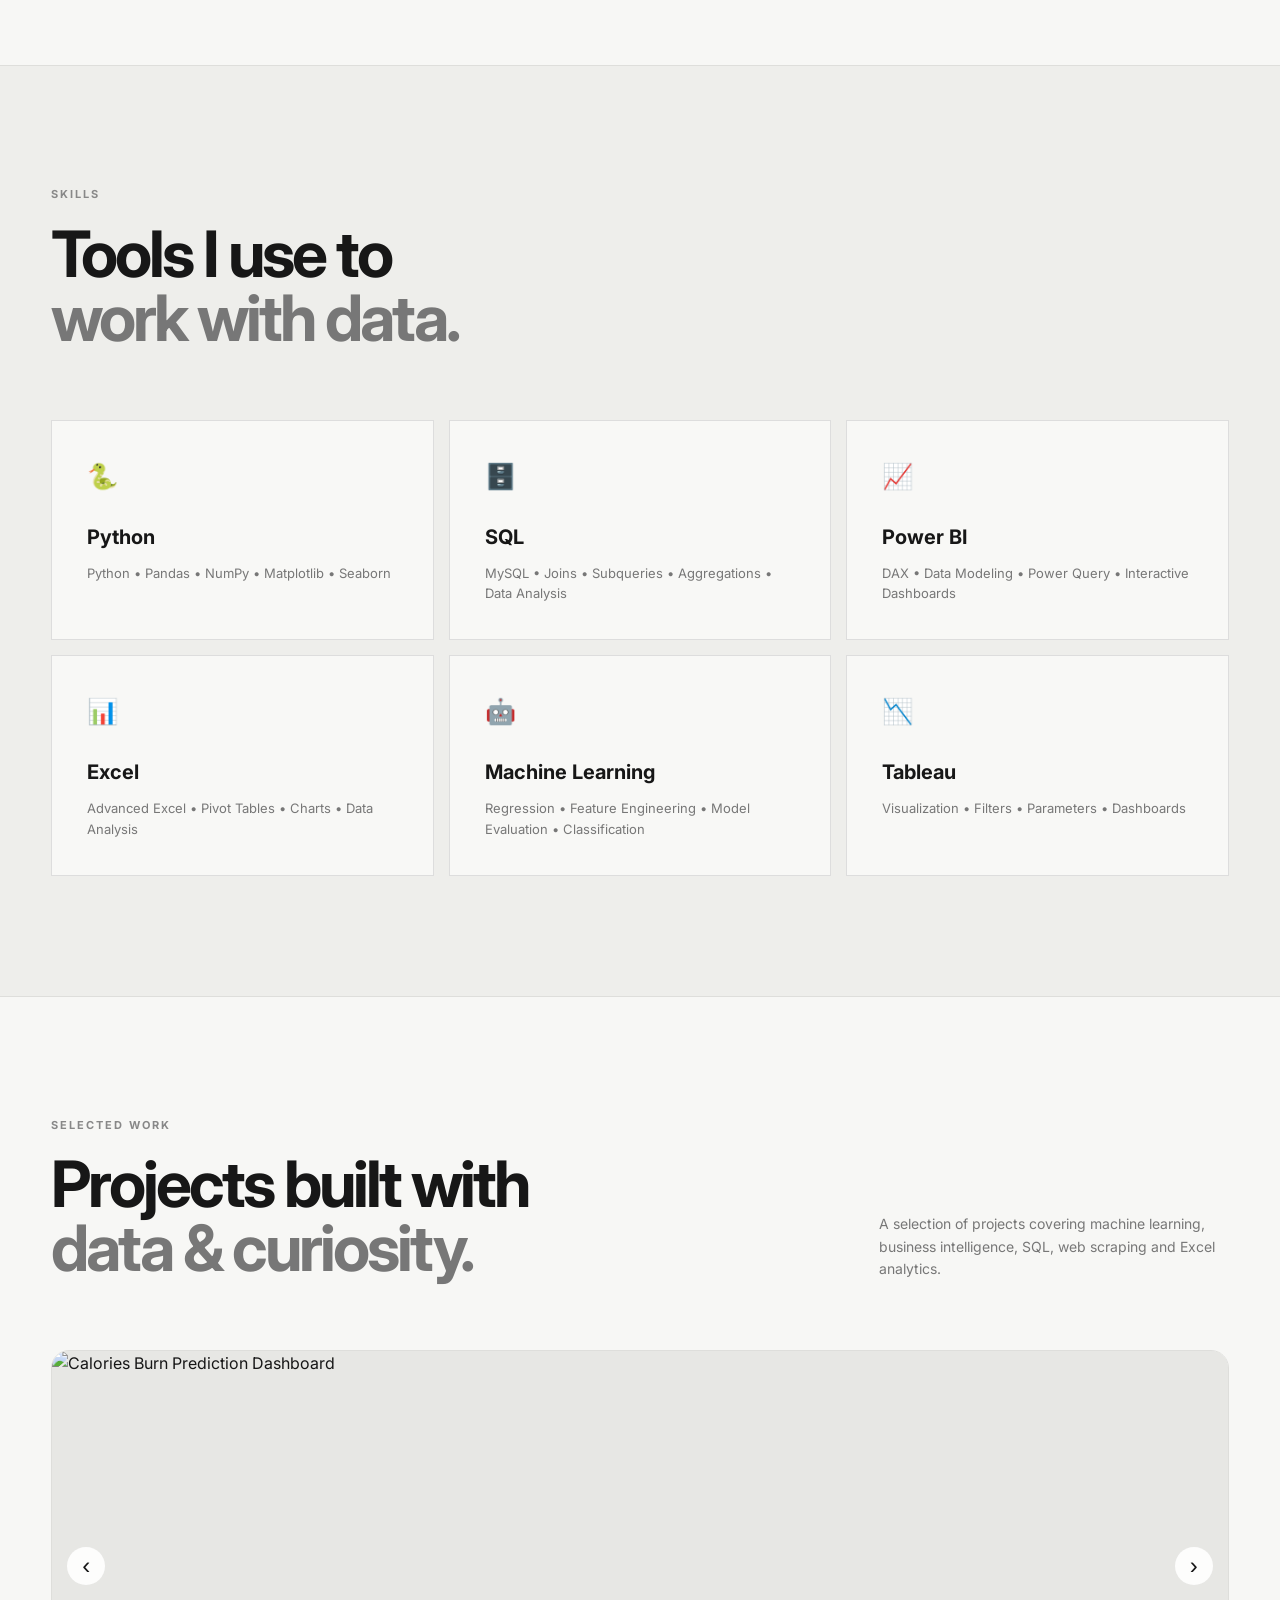
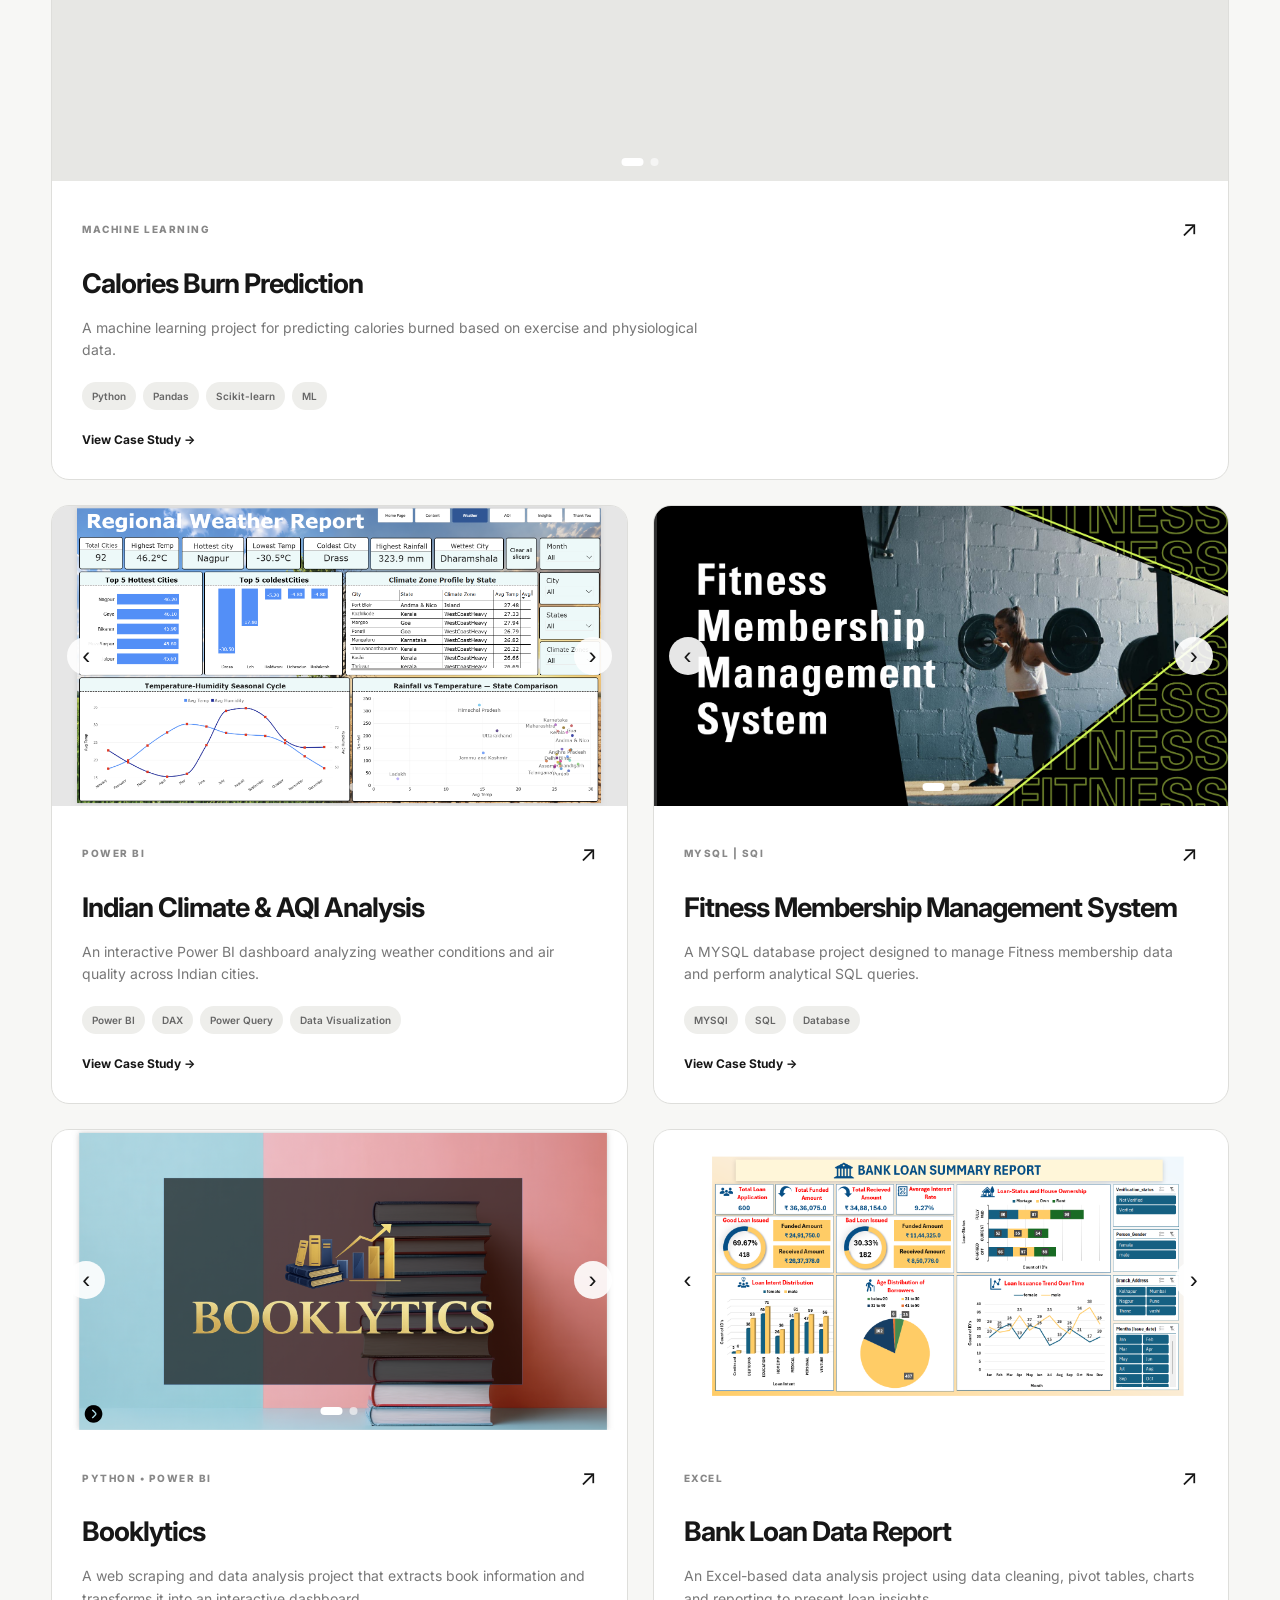
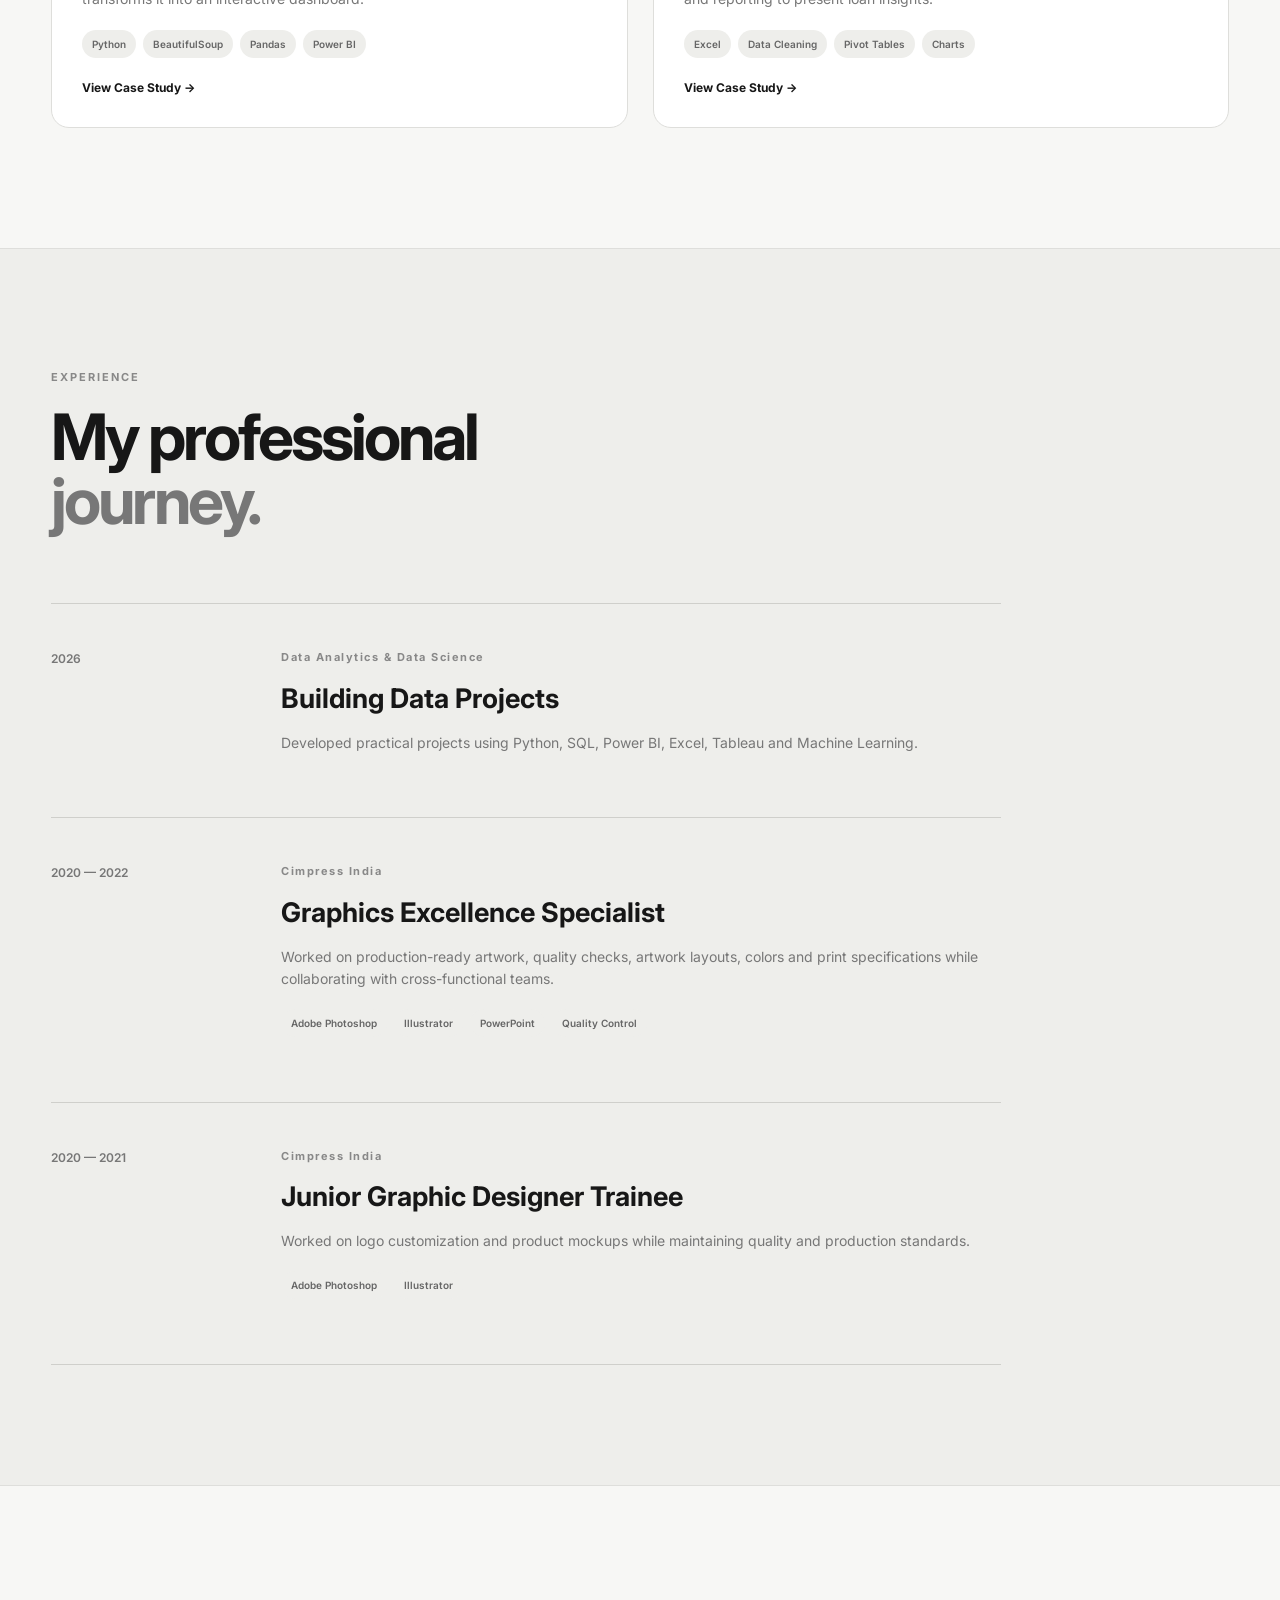
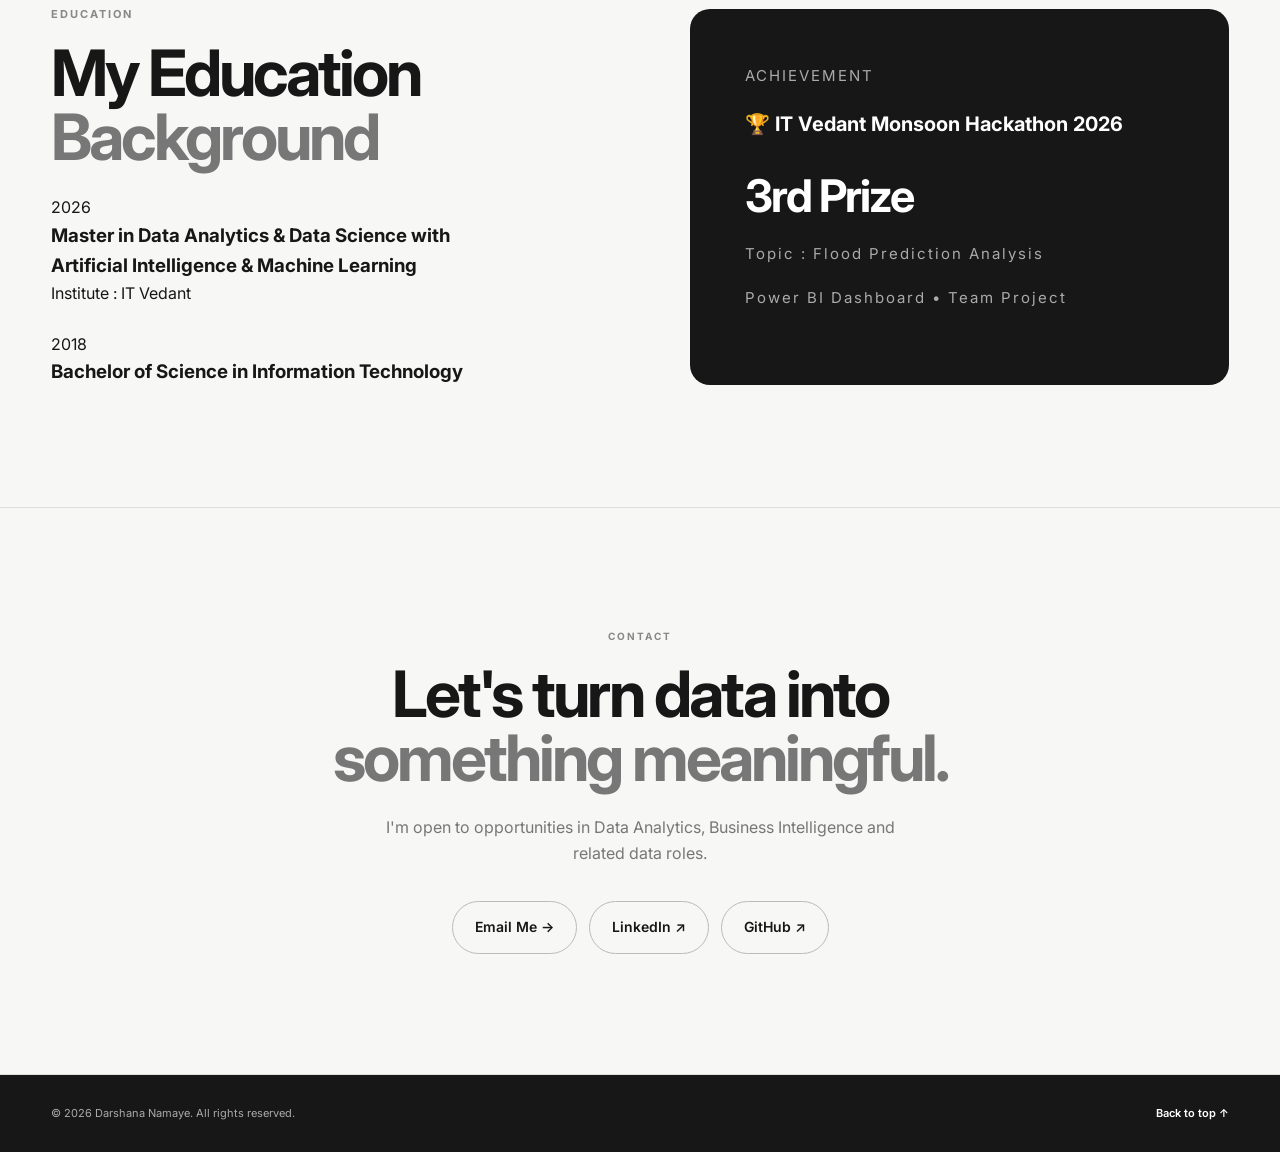
==== commit b1ac3fe9: "Add files via upload" ====
--- a/index.html
+++ b/index.html
@@ -365,10 +365,10 @@
 
         <div class="project-image-slider">
 
-            <!--<img src="D:\MY Portfolio\images\calories\homePage.png"
+          <img src="D:\MY Portfolio\images\calories\homePage.png"
                  alt="Calories Burn Prediction Dashboard"
                  class="project-slider-image active">
-        -->
+        
             <img src="images/calories/prediction.png"
                  alt="Calories Burn Prediction Model Output"
                  class="project-slider-image">
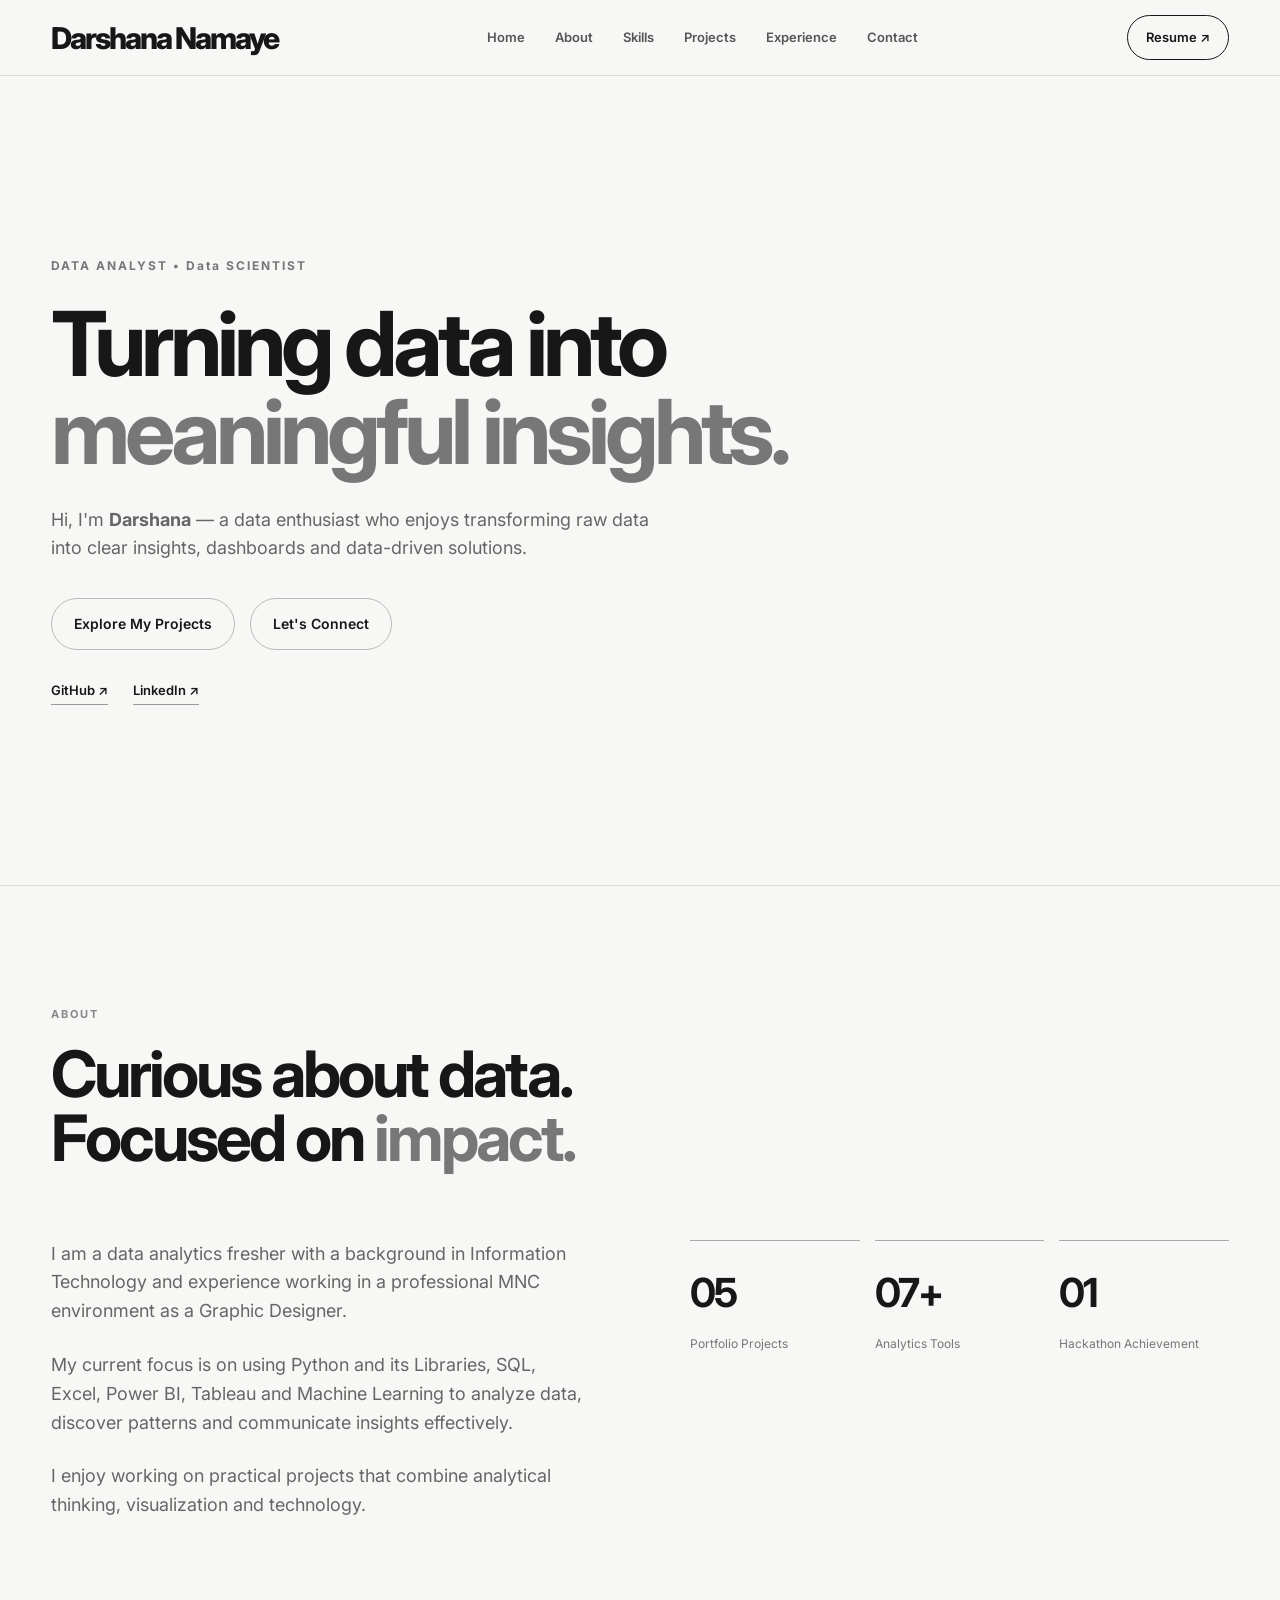
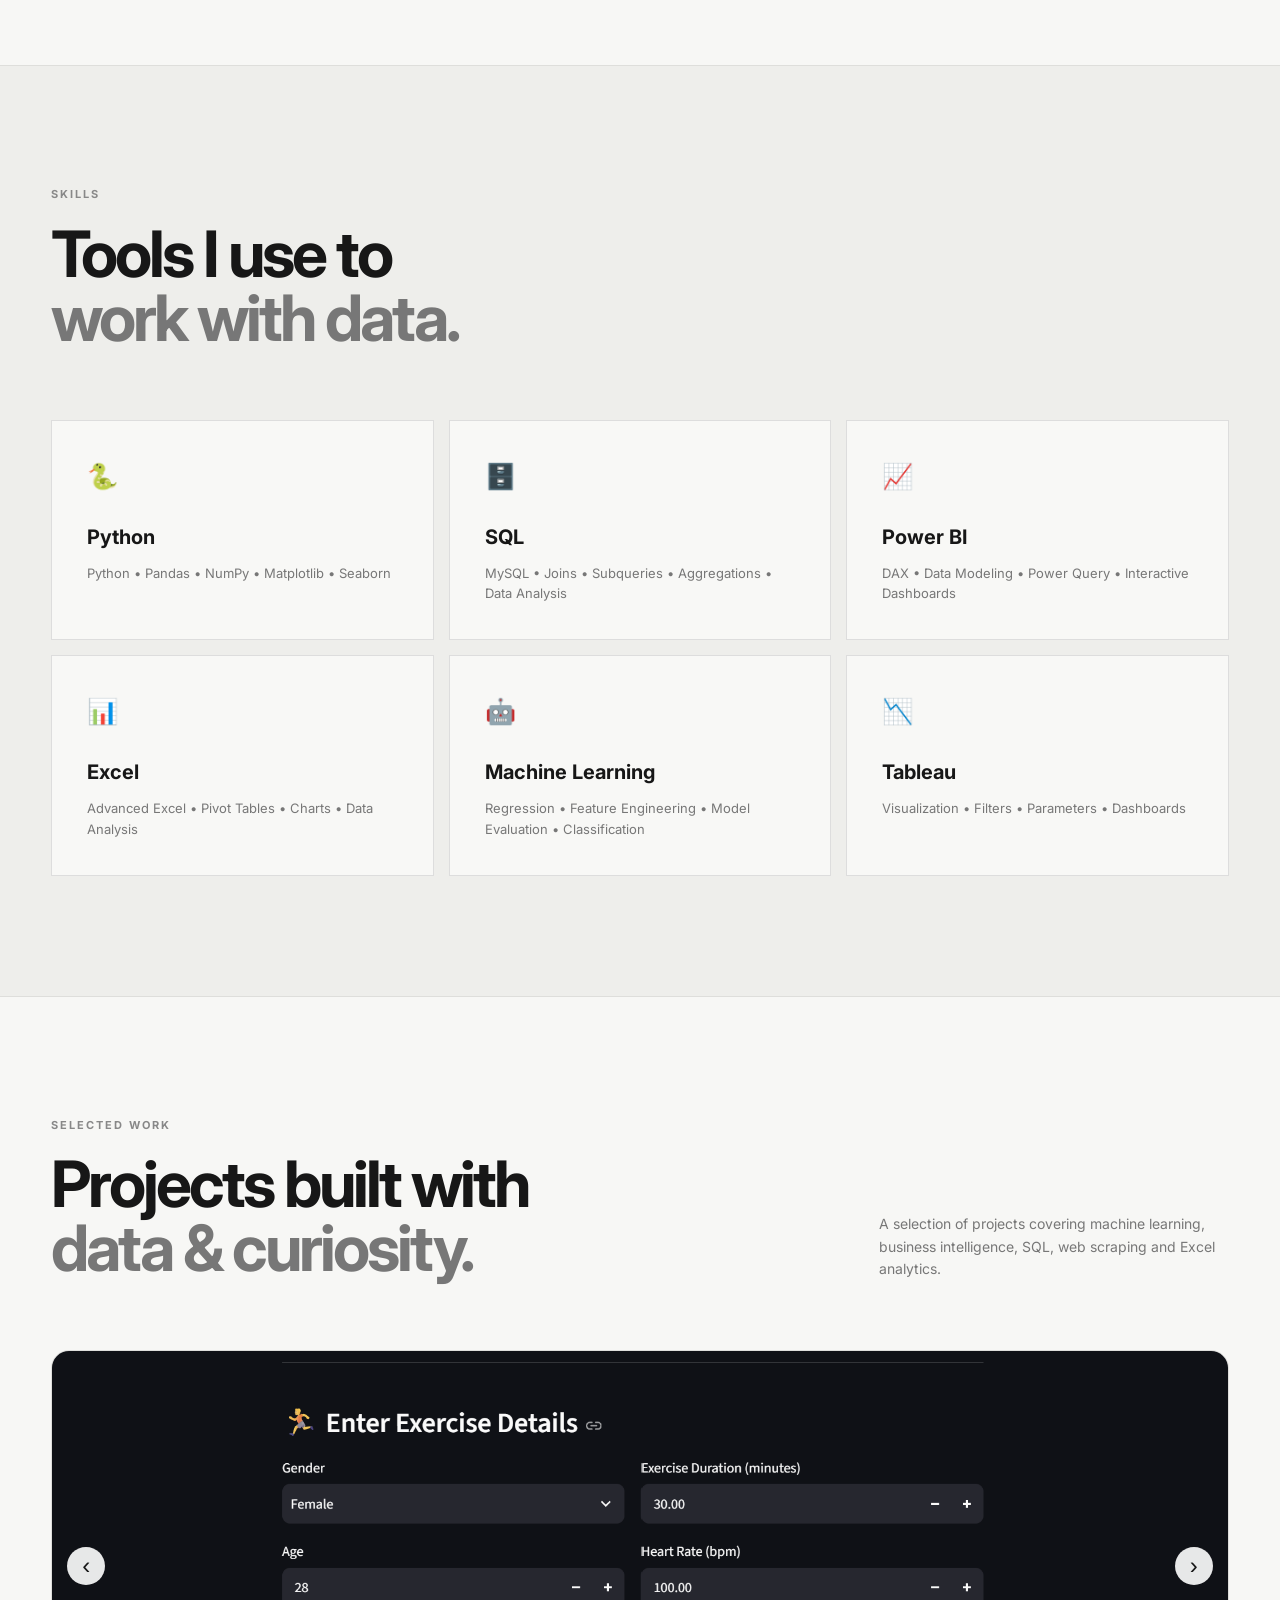
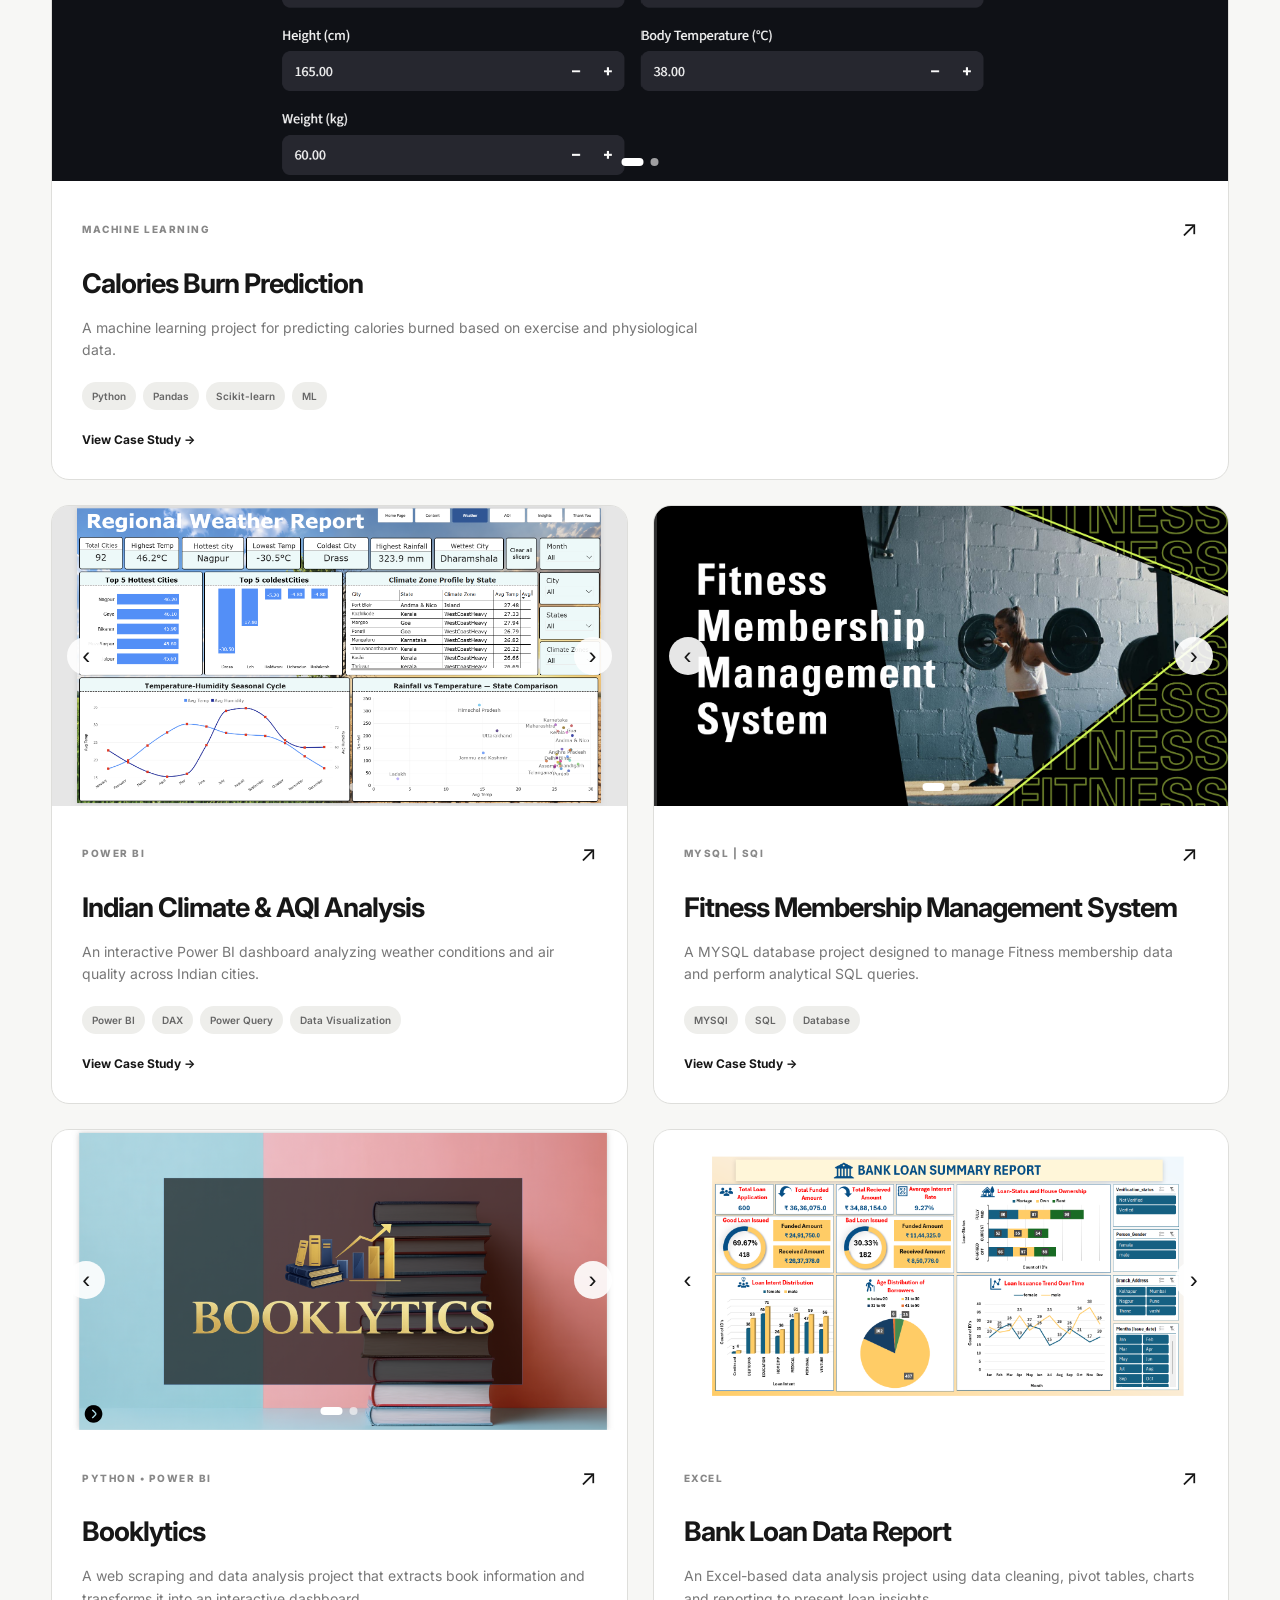
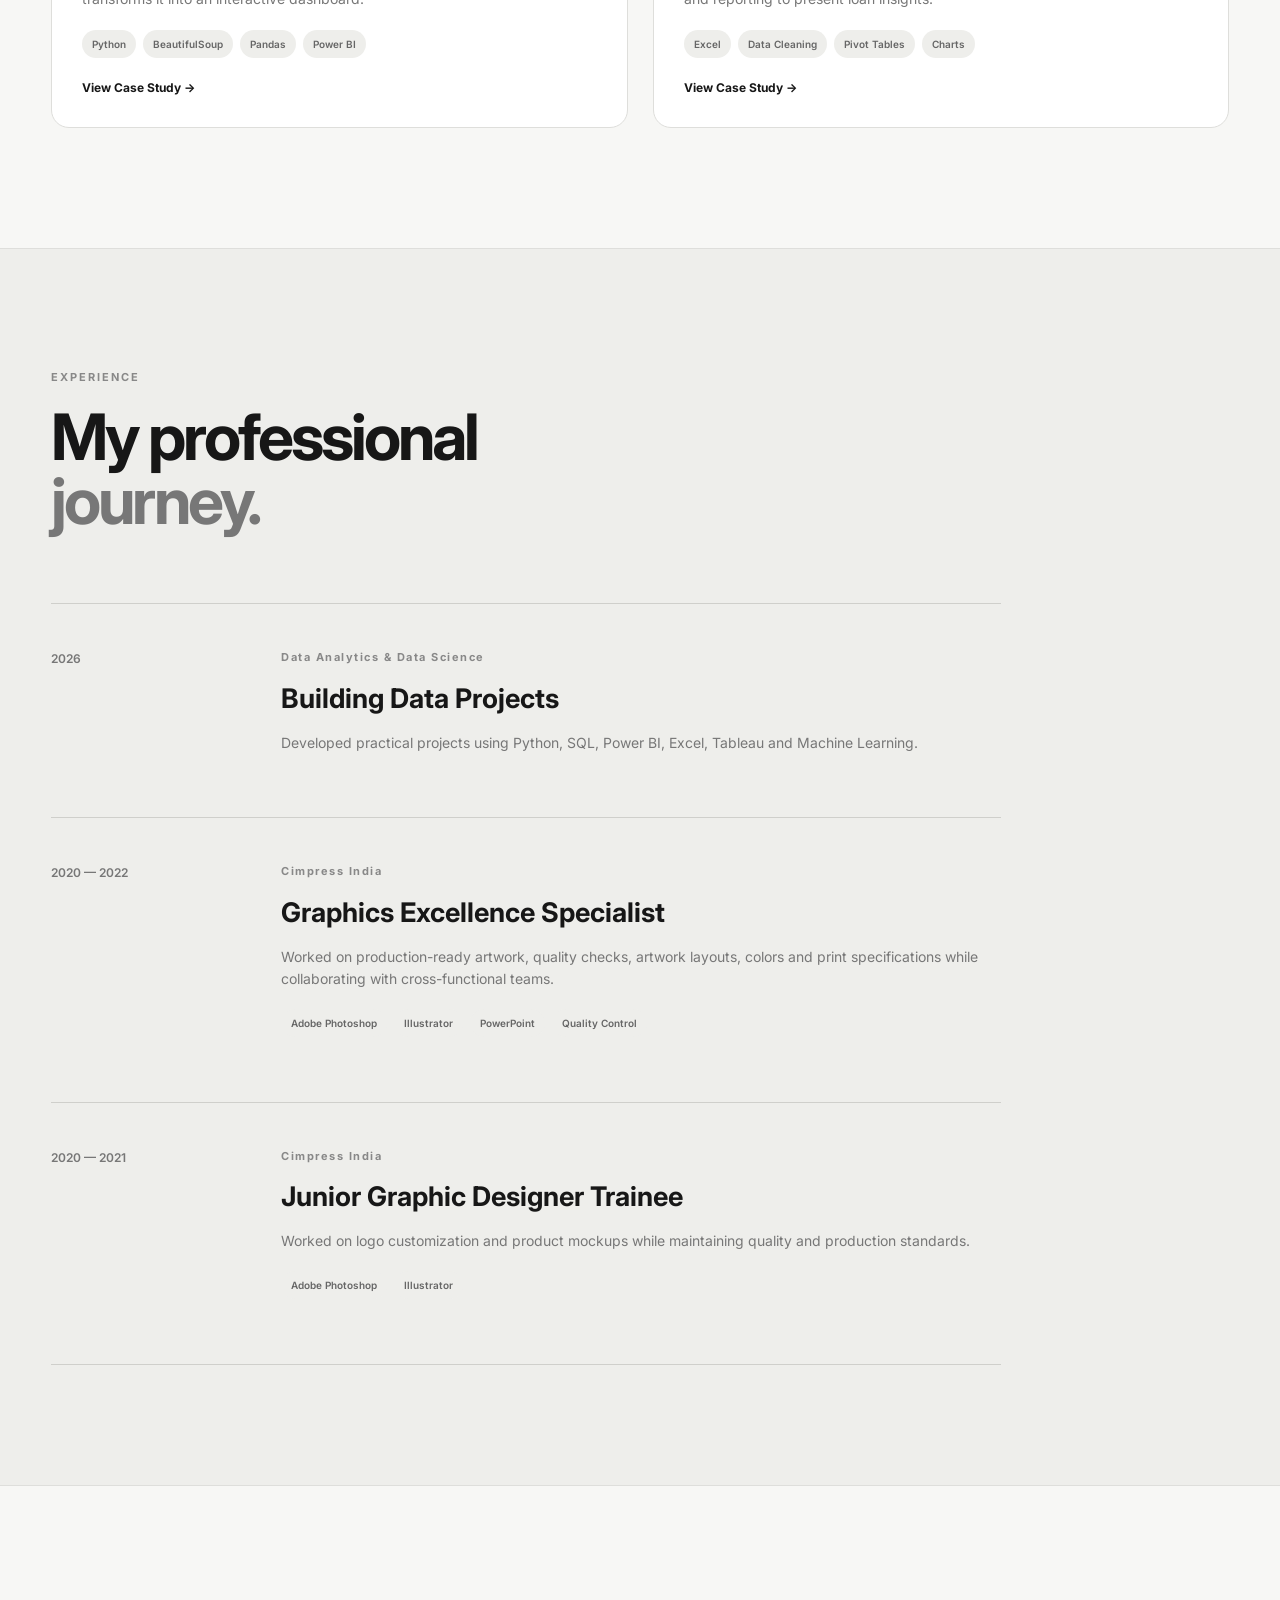
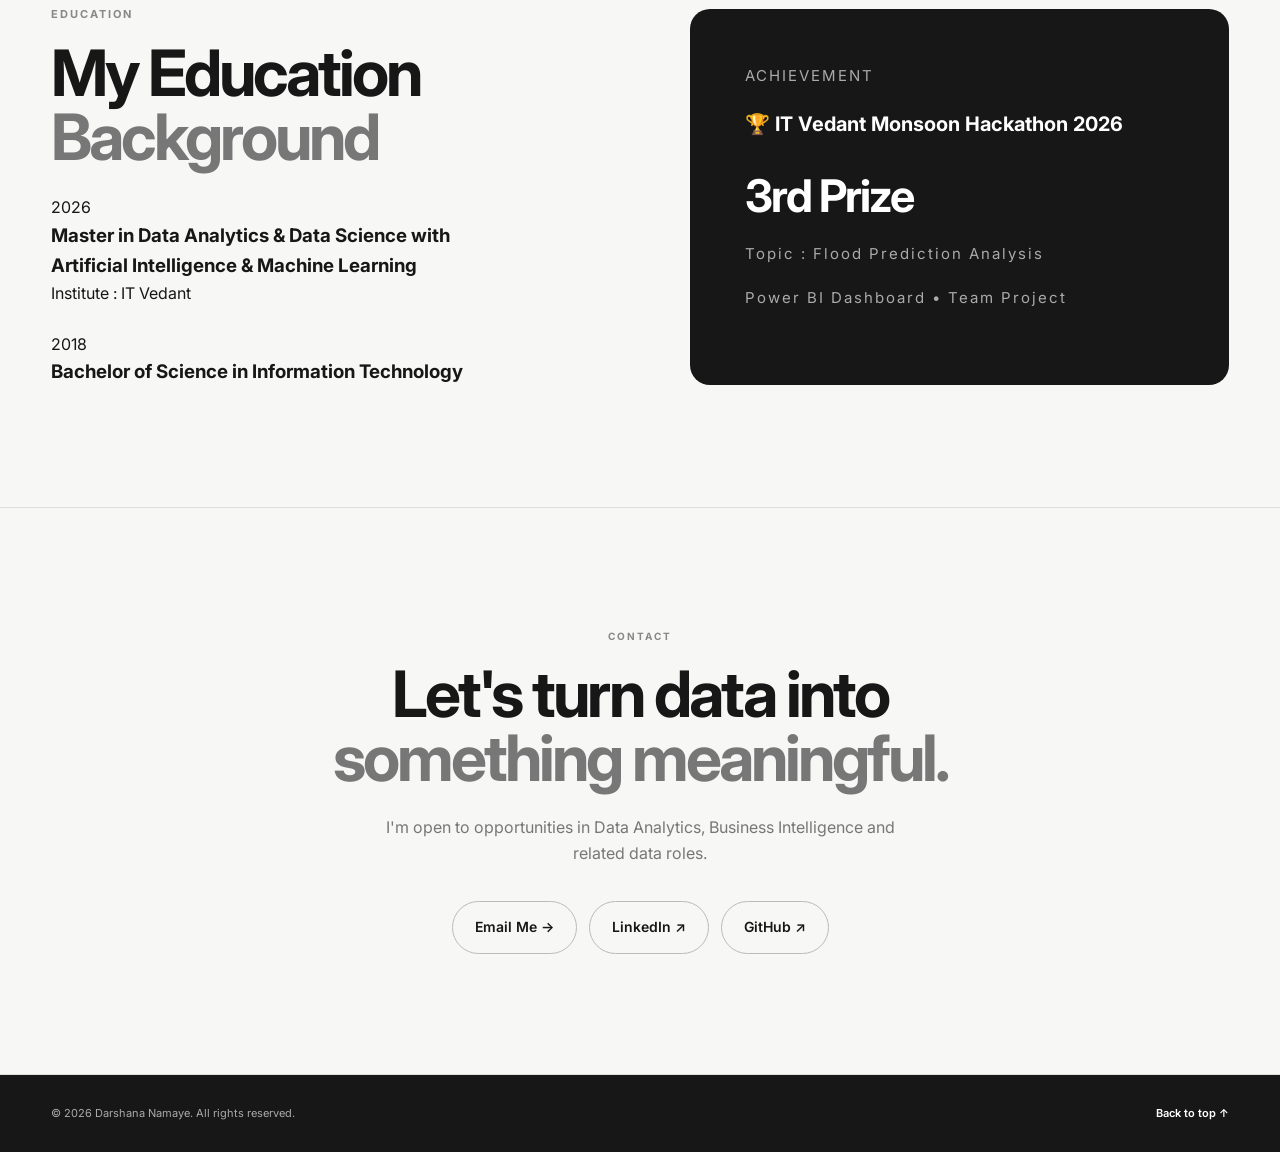
==== commit 12a89148: "Update index.html" ====
--- a/index.html
+++ b/index.html
@@ -365,7 +365,7 @@
 
         <div class="project-image-slider">
 
-          <img src="D:\MY Portfolio\images\calories\homePage.png"
+          <img src="images\calories\homePage.png"
                  alt="Calories Burn Prediction Dashboard"
                  class="project-slider-image active">
         
@@ -1009,4 +1009,4 @@
 
 
 </body>
-</html>+</html>
